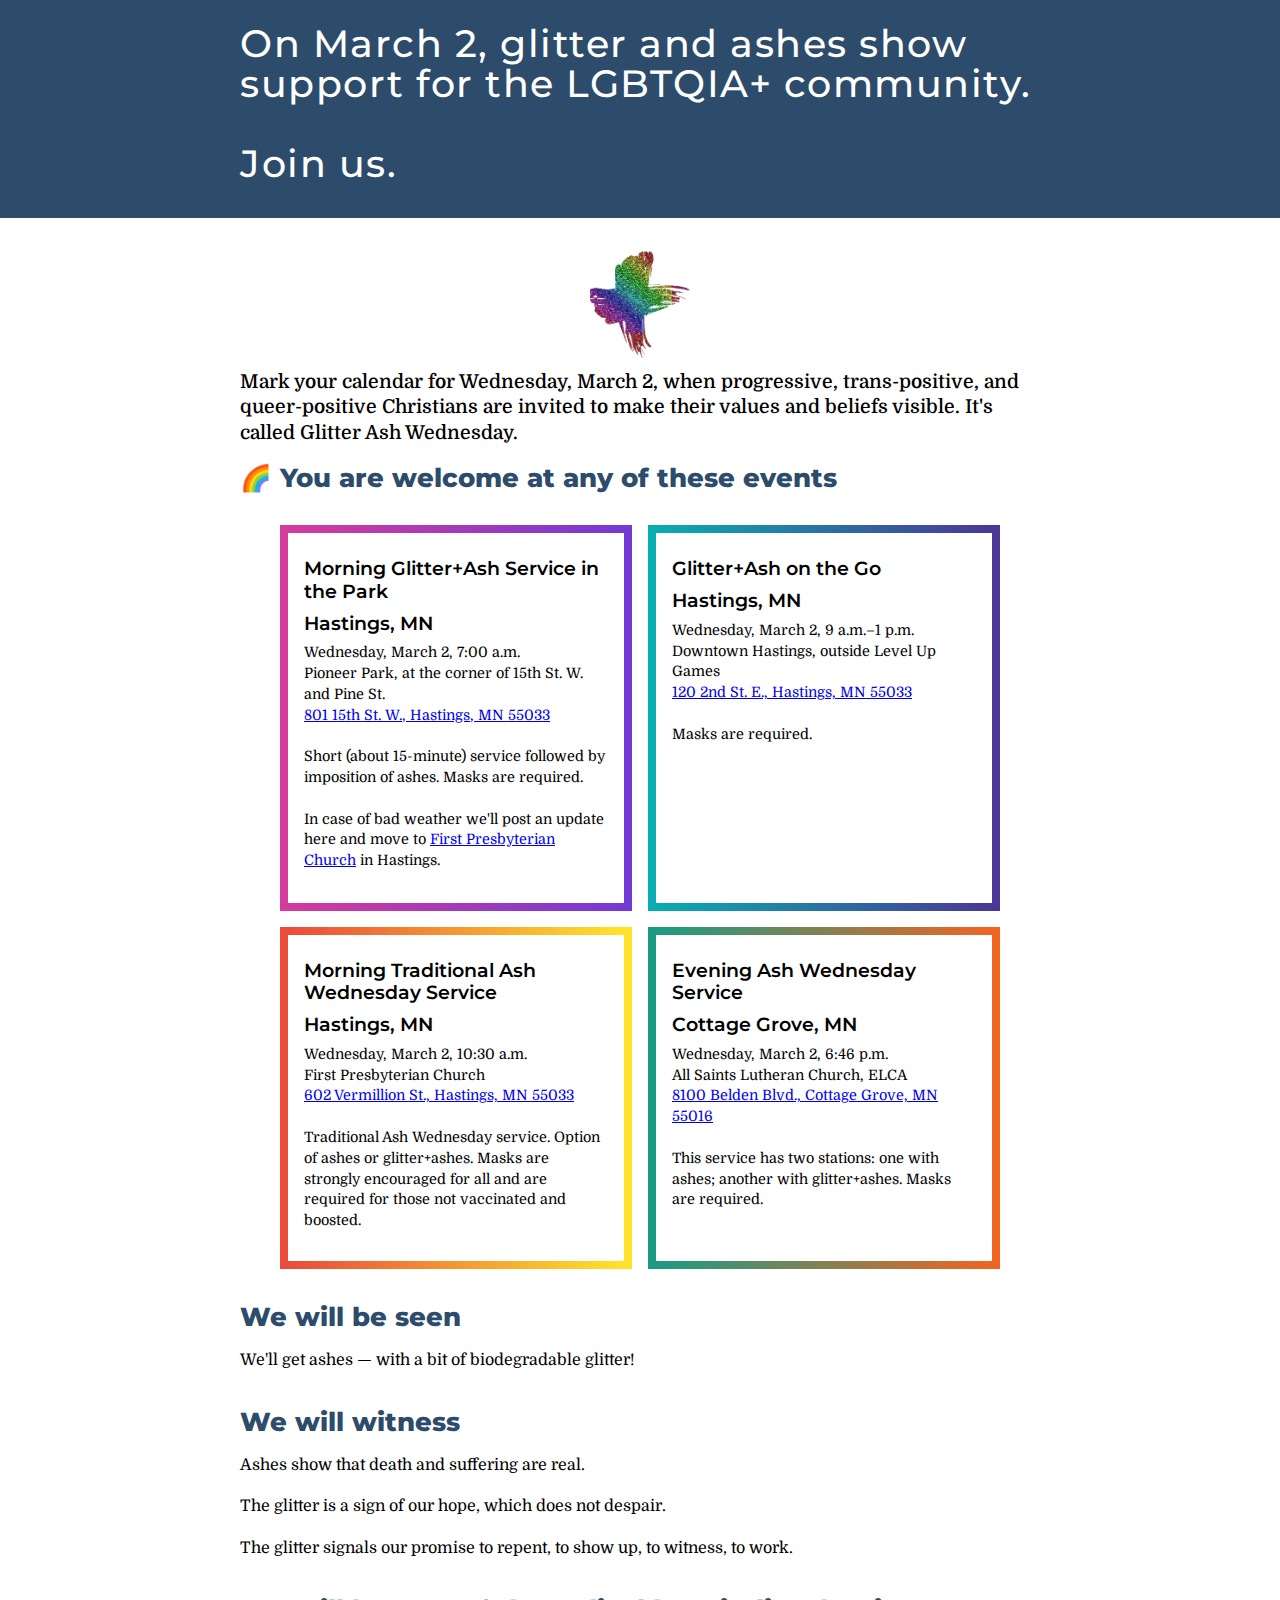
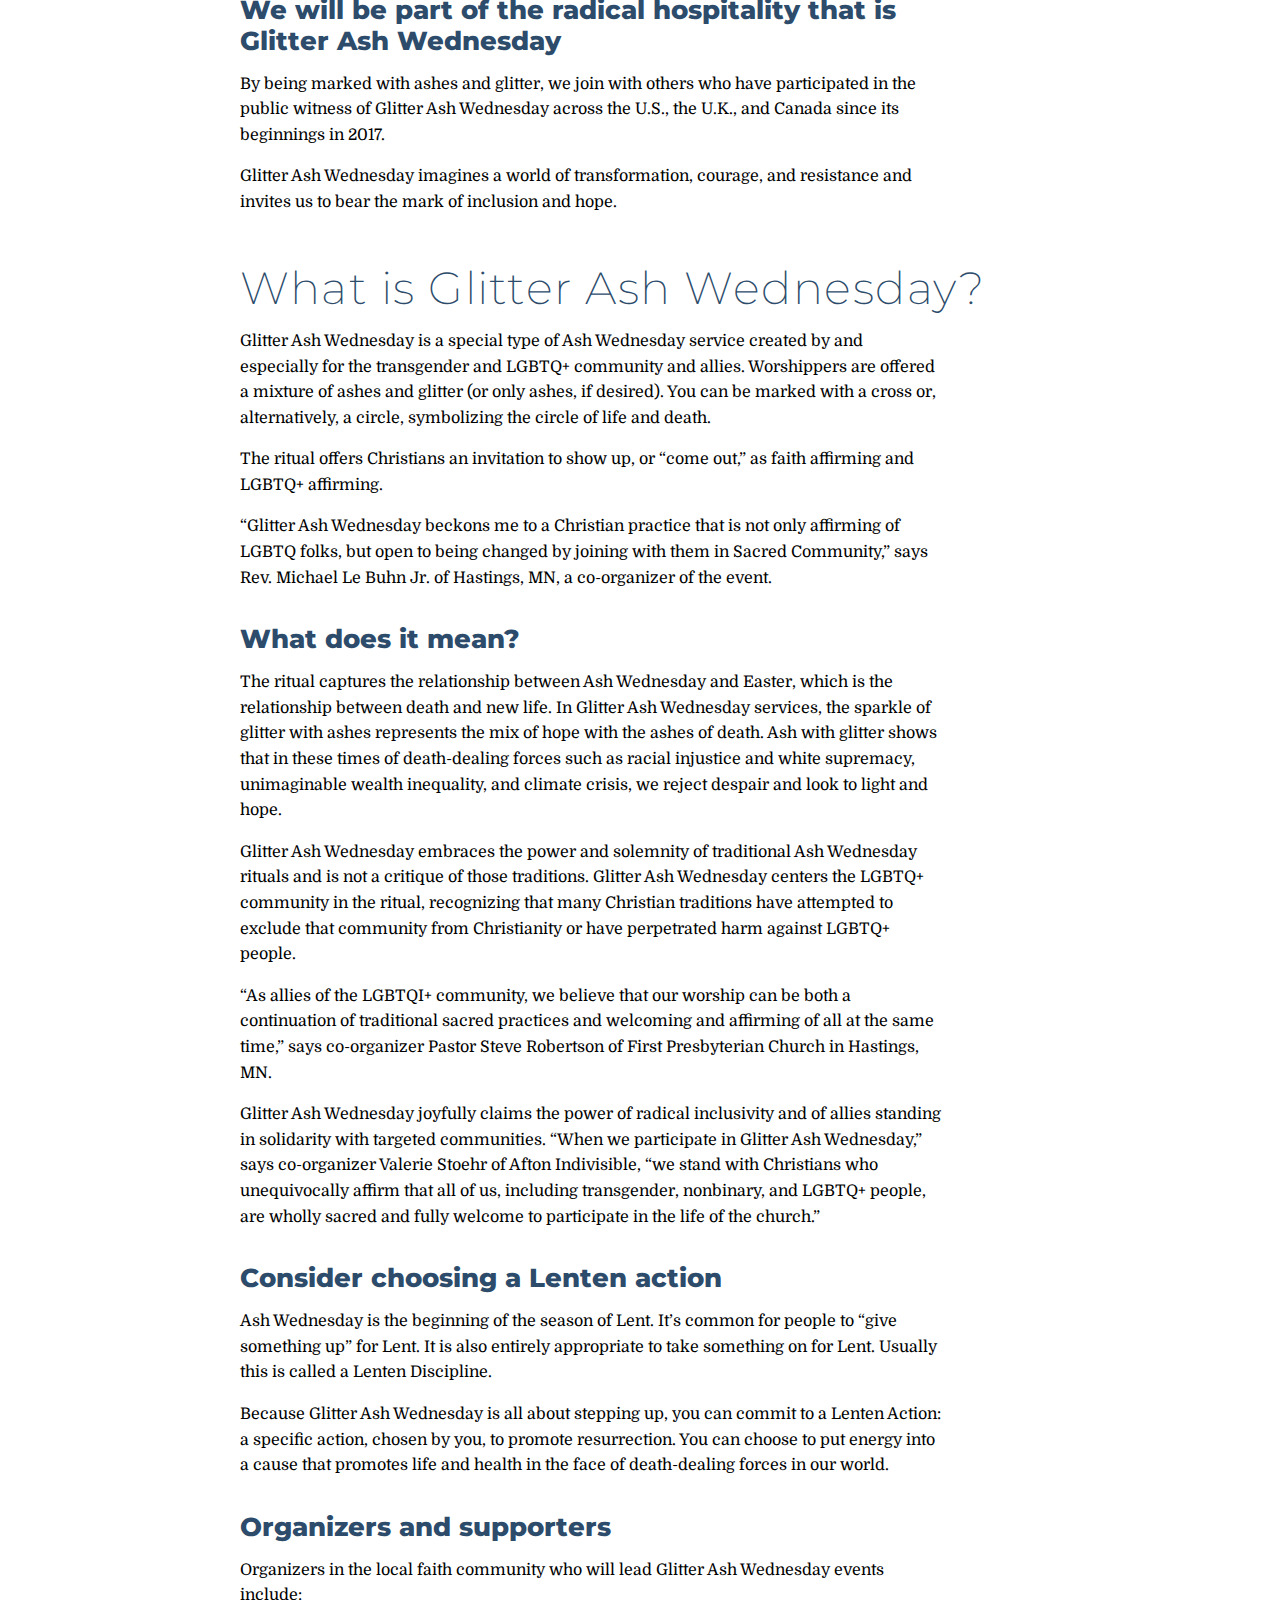
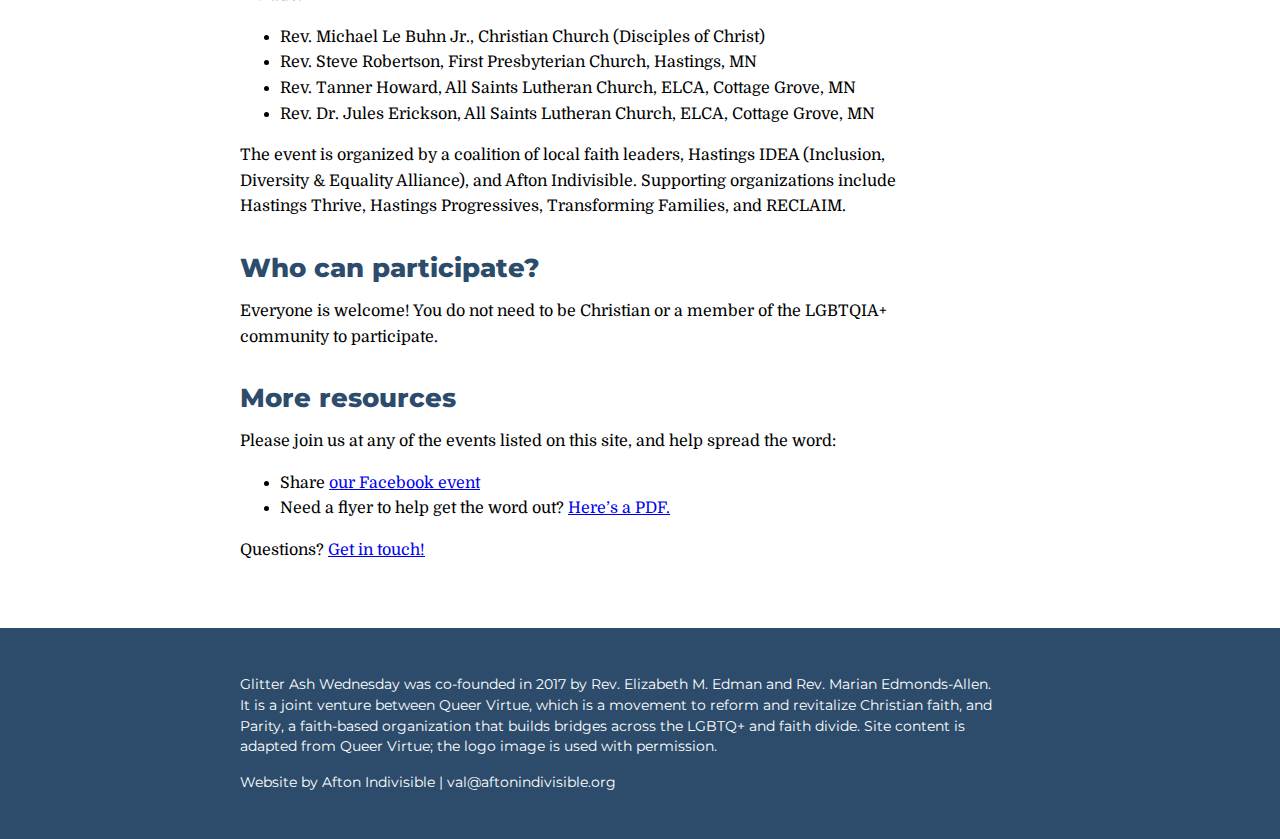
==== index.html @ b8426573 "Update index.html" ====
<!DOCTYPE html>
<html lang="en">
<link rel="stylesheet" href="ashstyle.css">








<head>
    <meta charset="UTF-8">
    <meta http-equiv="X-UA-Compatible" content="IE=edge">
    <meta name="viewport" content="width=device-width, initial-scale=1.0">
    <title>Glitter Ash Wednesday | Hastings & Cottage Grove, MN</title>
    <link rel="shortcut icon" type="image/jpg" href="images/glitterash_favicon.png">


    <link rel="preconnect" href="https://fonts.googleapis.com">
    <link rel="preconnect" href="https://fonts.gstatic.com" crossorigin>


    <link href="https://fonts.googleapis.com/css2?family=Domine&display=swap" rel="stylesheet">
    <link href="https://fonts.googleapis.com/css2?family=Domine&family=Montserrat:wght@400;500;600;800&display=swap"
        rel="stylesheet">

    <link href="https://fonts.googleapis.com/css2?family=Chewy&family=Finger+Paint&display=swap" rel="stylesheet">




</head>

<body>

    <header>
        <section class="hero">
            <div class="container-page">
                <!-- <img src="images/AftonIndivisibleLogo_Stacked_ForDarkBackground.png" height=30px> -->
               

                <h1 class="hero-text1"> On March&nbsp;2, glitter and ashes show support for the LGBTQIA+ community.<br><br>Join us.</h1>
        </section>
    </header>



    <main>
        <div class="image container-page"><img src="images/glitterash_logo_crossonly_transp_color.png"
                alt="glitter cross" width="100px">
        </div>


        <p class="container-page hero-text2">Mark your calendar for Wednesday, March&nbsp;2, when progressive,
            trans-positive, and queer-positive Christians are invited to make their values and beliefs visible. It's
            called Glitter Ash Wednesday. </p>

        <h2 class="container-page">🌈 You are welcome at any of these events</h2>

        <div class="container-page schedule">
            <div class="cards">
                <div class="card border-gradient border-gradient-purple">
                    <h3 class="type">
                        Morning Glitter+Ash Service in the Park</h3>
                    <h4 class="city">
                    Hastings, MN</h4>
                   <p class="details">Wednesday, March&nbsp;2, 7:00&nbsp;a.m.<br>
                        Pioneer Park, at the corner of 15th St. W. and Pine St.<br>
                        <a class="details" href="http://maps.google.com/?q=801 15th St. W., Hastings, MN 55033">801 15th
                            St. W., Hastings, MN 55033</a><br><br>


                        Short (about 15-minute) service followed by imposition of ashes. Masks are required.<br><br>
                       
                        <!-- <a href="program.html">View the program here</a><br><br> -->
                       
                        In case of bad weather we'll post an update here and move to <a class="details"
                            href="http://maps.google.com/?q=602 Vermillion St., Hastings, MN 55033">First
                            Presbyterian Church</a> in Hastings.</p>

                    </p>
                </div>
                <div class="card border-gradient border-gradient-red">
                    <h3 class="type">
                        Glitter+Ash on the Go</h3>
                        <h4 class="city">
                            Hastings, MN</h4>
                    <p class="details">
                        Wednesday, March&nbsp;2, 9&nbsp;a.m.&ndash;&#8288;1&nbsp;p.m.<br>
                        Downtown Hastings, outside Level Up Games<br>
                        <a class="details" href="http://maps.google.com/?q=120 2nd St. E., Hastings, MN 55033">120 2nd St. E., Hastings, MN 55033</a><br><br>

                        Masks are required.
                    </p>
                  
                </div>
                <div class="card border-gradient border-gradient-yellow">
                    <h3 class="type">
                        Morning Traditional Ash Wednesday Service</h3>
                        <h4 class="city">
                            Hastings, MN</h4>
                    <p class="details">
                        Wednesday, March&nbsp;2, 10:30&nbsp;a.m.<br>
                        First Presbyterian Church<br>
                        <a class="details" href="http://maps.google.com/?q=602 Vermillion St., Hastings, MN 55033">602 Vermillion St., Hastings, MN 55033</a><br><br>

                        Traditional Ash Wednesday service. Option of ashes or glitter+ashes. Masks are strongly encouraged for all and are required for those not vaccinated and boosted.
                    </p>
                </div>
                <div class="card border-gradient border-gradient-green">
                    <h3 class="type">Evening Ash Wednesday Service</h3>
                    <h4 class="city">
                        Cottage Grove, MN</h4>
                    <p class="details">
                        Wednesday, March&nbsp;2, 6:46&nbsp;p.m.<br>
                        All Saints Lutheran Church, ELCA<br>
                        <a class="details" href="http://maps.google.com/?q=8100 Belden Blvd, Cottage Grove, MN 55016">8100 Belden Blvd., Cottage Grove, MN 55016</a><br><br>
                        
                        This service has two stations: one with ashes; another with glitter+ashes. Masks are required.
                    </p>
                </div>
            </div>
        </div>


        <div class="container-page">

            <h2>
                We will be seen
            </h2>
            <p>
                We'll get ashes &mdash; with a bit of biodegradable glitter! </p>


            <h2>
                We will witness
            </h2>
            <p>Ashes show that death and suffering are real.</p>
            <p>The glitter is a sign of our hope, which does not despair.</p>
            <p>The glitter signals our promise to repent, to show up, to witness, to work.</p>


            <h2>We will be part of the radical hospitality that is Glitter Ash Wednesday</h2>
            <p>
                By being marked with ashes and glitter, we join with others who have participated in the
                public
                witness of Glitter Ash Wednesday across
                the U.S., the U.K., and Canada since its beginnings in 2017.
            </p>
            <p>
                Glitter Ash Wednesday imagines a world of transformation, courage, and resistance and invites us 
                to
                bear
                the mark of inclusion and hope.
            </p>


            <h1>What is Glitter Ash Wednesday?</h1>

            <p>Glitter Ash Wednesday is a special type of Ash Wednesday service created by and especially for
                the transgender and LGBTQ+
                community and allies. Worshippers are offered a
                mixture of ashes and glitter (or only ashes, if desired). You can be marked
               with a cross or, alternatively, a circle, symbolizing
                the circle of life and
                death.</p>
            <p> The ritual offers
                Christians an invitation to show up, or &#8220;come out,&#8221; as faith affirming and LGBTQ+ affirming.</p>

                <p>&#8220;Glitter Ash Wednesday beckons me to a Christian practice that is not only affirming of LGBTQ folks, but open to being changed by joining with them in Sacred Community,&#8221; says 
                    Rev. Michael Le Buhn Jr. of Hastings, MN, a co-organizer of the event.</p>

            <h2>What does it mean?</h2>
            <p>The ritual captures the relationship between Ash Wednesday and Easter, which is the relationship
                between
                death and new life. In Glitter Ash Wednesday services, the
                sparkle of glitter with ashes represents the mix of hope with the ashes of death. Ash with glitter
                shows
                that in these times of death-dealing forces such as racial injustice and white supremacy,
                unimaginable
                wealth inequality, and climate crisis, we reject despair and look to light and hope. </p>
            <p>
               <!-- <p>
                    Glitter Ash Wednesday embraces the power and solemnity of traditional Ash Wednesday rituals and is not a
                    critique
                    of those traditions. Glitter Ash Wednesday centers
                    the LGBTQ+ community in the ritual, recognizing that many Christian traditions have attempted to
                    exclude that community from Christianity or have perpetrated harm against LGBTQ+ people. When we
                    participate in Glitter Ash Wednesday, we stand with Christians who unequivocally affirm that all of us, including all transgender, 
                    nonbinary, and LGBTQ+ members of our community, 
                    are wholly sacred and fully welcome to participate in the life of the church. With this ritual we
                    joyfully claim the power of radical inclusivity and of allies standing in solidarity with
                    targeted communities.
                </p> -->

                <p>
                    Glitter Ash Wednesday embraces the power and solemnity of traditional Ash Wednesday rituals and is not a
                    critique
                    of those traditions. Glitter Ash Wednesday centers
                    the LGBTQ+ community in the ritual, recognizing that many Christian traditions have attempted to
                    exclude that community from Christianity or have perpetrated harm against LGBTQ+ people. </p>


                    <p>&#8220;As allies of the LGBTQI+ community, we believe that our worship can be both a continuation of 
                        traditional sacred practices and welcoming and affirming of all at the same time,&#8221; says co-organizer 
                        Pastor Steve Robertson of First Presbyterian Church in Hastings, MN.</p>

                    <p>Glitter Ash Wednesday joyfully claims the power of radical inclusivity and of allies standing in solidarity with
                        targeted communities. &#8220;When we
                        participate in Glitter Ash Wednesday,&#8221; says co-organizer Valerie Stoehr of Afton Indivisible, &#8220;we stand with Christians who unequivocally affirm that all of us, including transgender, 
                        nonbinary, and LGBTQ+ people, 
                        are wholly sacred and fully welcome to participate in the life of the church.&#8221;</p>
              

            <h2>Consider choosing a Lenten action</h2>
            <p>
                Ash Wednesday is the beginning of the season of Lent. It&#8217;s common for people to &#8220;give
                something
                up&#8221;
                for Lent. It
                is also entirely appropriate to take something on for Lent. Usually this is called a Lenten
                Discipline.
            </p>
            <p> Because
                Glitter Ash Wednesday is all about stepping up, you can commit to a Lenten Action: a specific
                action, chosen by you, to promote resurrection. You can choose to put energy into a cause that
                promotes
                life and health in the face of death-dealing forces in our world. </p>
            <!-- <p>The action you choose is your choice. No one
                is
                going to check up on you. This isn’t about solving all the world’s problems at once, but simply
                identifying
                what
                you choose to put your energy into right now.
            </p> -->

          
            <h2>Organizers and supporters</h2>
            <p>
               <p>Organizers in the local faith community who will lead Glitter Ash Wednesday events include:</p>
               <ul>
                   <li>Rev. Michael Le Buhn Jr., Christian Church (Disciples of Christ)</li>
                   <li>Rev. Steve Robertson, First Presbyterian Church, Hastings, MN</li>
                   <li>Rev. Tanner Howard, All Saints Lutheran Church, ELCA, Cottage Grove, MN</li>   
                   <li>Rev. Dr. Jules Erickson, All Saints Lutheran Church, ELCA, Cottage Grove, MN</li>
                </ul>
           <p>The event is organized by a coalition of local faith leaders, 
                        Hastings IDEA (Inclusion, Diversity & Equality Alliance), and Afton Indivisible.
                        Supporting organizations include Hastings Thrive, Hastings Progressives, Transforming Families,
                        and RECLAIM.

                    </p>
          
            <h2>Who can participate?</h2>
            <p> Everyone is welcome! You do not need to be Christian or a member of the LGBTQIA+ community to
                participate.
            </p>


            <h2>More resources</h2>

            <p>Please join us at any of the events listed on this site, and help spread the word:
            </p>

            <ul>
                <li>Share <a href="https://fb.me/e/4vW97ZnGE">our Facebook event</a></li>
                <!-- <li>See the <a type="application/pdf" href="GlitterAshWednesdayProgram.pdf">program for the 7:00am morning service
                        (coming
                        soon!)</a>
                </li> -->
               <!-- <li>See the program for the 7:00 a.m. morning service
                    (coming
                    soon!)</a>
                </li> -->


                <li><a name="flyer"></a>Need a flyer to help get the word out? </a><a type="application/pdf"
                        href="GlitterAshWednesdayFlyer.pdf">Here&#8217;s a
                        PDF.</a></li>
            </ul>
            <p>Questions? <a href="mailto:val@aftonindivisible.org">Get in touch!</a></p>

        </div>


    </main>


    <footer>

        <div class="container-page">

            <!-- <p>&#8220;Remember you are a child of Earth and Starry Heaven.&#8221; So it is not only ashes that
                remind
                us who we are and
                who we need to be…it is also glitter, a sweet, postmodern reminder of the stars.</p>

            <p class="author">&mdash;Rev.
                Catharine Clarenbach, <a class="author"
                    href="https://www.patheos.com/blogs/naturessacredjourney/2015/02/a-unitarian-universalist-pagans-thoughts-on-ash-wednesday/">A
                    Unitarian Universalist Pagan's Thoughts on Ash Wednesday</a></p> -->
            <!-- <p class="attribution">2022 marks the fifth anniversary of Glitter Ash Wednesday. It began as a joint
                venture between <a href="http://www.queervirtue.com/" class="attribution">Queer Virtue</a>,
                which
                is
                a
                movement to reform and revitalize Christian
                faith, and <a href="https://parity.nyc/" class="attribution">Parity</a>, a faith-based organization
                that builds bridges across the LGBTQ+ and faith divide.
            </p> -->
          
                <p class="footer">Glitter Ash Wednesday was co-founded in 2017 by Rev. Elizabeth M. Edman and Rev. Marian Edmonds&#8209;Allen. It is a joint
                    venture between Queer Virtue,
                    which
                    is
                    a
                    movement to reform and revitalize Christian
                    faith, and Parity, a faith-based organization
                    that builds bridges across the LGBTQ+ and faith divide. Site content is adapted from Queer Virtue; the logo image is used with permission.
                     
                </p>
                <p class="footer">Website by Afton Indivisible | val@aftonindivisible.org 
                     
                </p>
            
        </div>


    </footer>

</body>


</html>
---- ashstyle.css ----
* {
  box-sizing: border-box;
}

body {
  font-size: 1rem;
  margin: 0 auto;
}

section.hero {
  margin-bottom: 2rem;
  padding-bottom: 0.1rem;
}

h1 {
  font-family: "Montserrat", sans-serif;
  /* font-family: Domine, serif; */
  letter-spacing: 1.5px;
  font-size: 2.8rem;
  font-weight: 200;
  margin-top: 3rem;
  margin-bottom: 0.5rem;
  line-height: 1.1;
  color: #2d4c6b;
}

h2 {
  font-family: "Montserrat", sans-serif;
  color: #2d4c6b;
  font-size: 1.6rem;
  font-weight: 800;
  margin-top: 2rem;
  margin-bottom: 1rem;
}

h3 {
  font-family: "Montserrat", sans-serif;
  color: #2d4c6b;
  font-size: 1.8rem;
  font-weight: 600;
  margin-top: 1.5rem;
  margin-bottom: 0.2rem;
}

h4 {
  font-family: "Montserrat", sans-serif;
  color: black;
  font-size: 1.3rem;
  font-weight: 600;
  margin-top: 1.5rem;
}

h1,
h2,
h3,
h4 {
  max-width: 37ch;
}

p,
li {
  max-width: 64ch;
}

p,
a,
li,
button {
  /* font-family: 'Montserrat', sans-serif;  */
  font-family: Domine, serif;
  /* font-size: 1rem; */
  line-height: 1.6rem;
}

.border-gradient {
  border: 10px solid;
  border-image-slice: 1;
  border-width: 8px;
}

.border-gradient-purple {
  border-image-source: linear-gradient(to left, #743ad5, #d53a9d);
}

.border-gradient-red {
  border-image-source: linear-gradient(to left, #4b3795, #08acb1);
}

.border-gradient-yellow {
  border-image-source: linear-gradient(to left, #fee32a, #ea4b3b);
}

.border-gradient-green {
  border-image-source: linear-gradient(to left, #f06422, #1a9c82);
}

/* 
https://travishorn.com/responsive-grid-in-2-minutes-with-css-grid-layout-4842a41420fe 
*/
.card {
  background-color: white;
  color: black;
  padding: 1rem;
  min-height: 4rem;
}

.cards {
  width: 90%;
  max-width: 1200px;
  margin: 0 auto;
  display: grid;
  grid-gap: 1rem;
  grid-template-columns: repeat(auto-fit, minmax(300px, 1fr));
}

.city {
  font-size: 1.2rem;
  font-weight: 600;
  line-height: 1.4rem;
  margin-bottom: 0;
  margin-top: 0.6rem;
}

.container-page {
  width: 85%;
  margin: 0 auto;
  max-width: 800px;
}

.details {
  font-size: 0.9rem;
  font-weight: 200;
  line-height: 1.3rem;
  margin-top: 0.5rem;
}

.details a {
  font-size: 0.9rem;
  font-weight: 200;
  line-height: 1.3rem;
  margin-top: 0.5rem;
}

footer {
  background-color: #2d4c6b;
  color: white;
  margin-top: 4rem;
  padding-top: 2em;
  padding-bottom: 2em;
}

.footer {
  font-family: "Montserrat", sans-serif;
  font-size: 0.9rem;
  font-weight: 400;
  line-height: 1.3rem;
  max-width: 84ch;
}

.hero {
  background-color: #2d4c6b;
  padding-top: 1em;
  padding-bottom: 2em;
}

.hero-text1 {
  font-size: 2.4rem;
  font-weight: 500;
  line-height: 2.5rem;
  margin-top: 0.5rem;
  padding-bottom: 1.5rem;
  color: white;
}

.hero-text2 {
  font-size: 1.2rem;
  font-weight: 550;
  margin-bottom: 1rem;
  margin-top: 0.5rem;
}

.image {
  text-align: center;
}

.schedule {
  margin-top: 2rem;
}

strong {
  font-weight: 600;
}

.type {
  color: black;
  font-size: 1.2rem;
  font-weight: 600;
  line-height: 1.4rem;
  margin-top: 0.5rem;
  margin-bottom: 0rem;
}
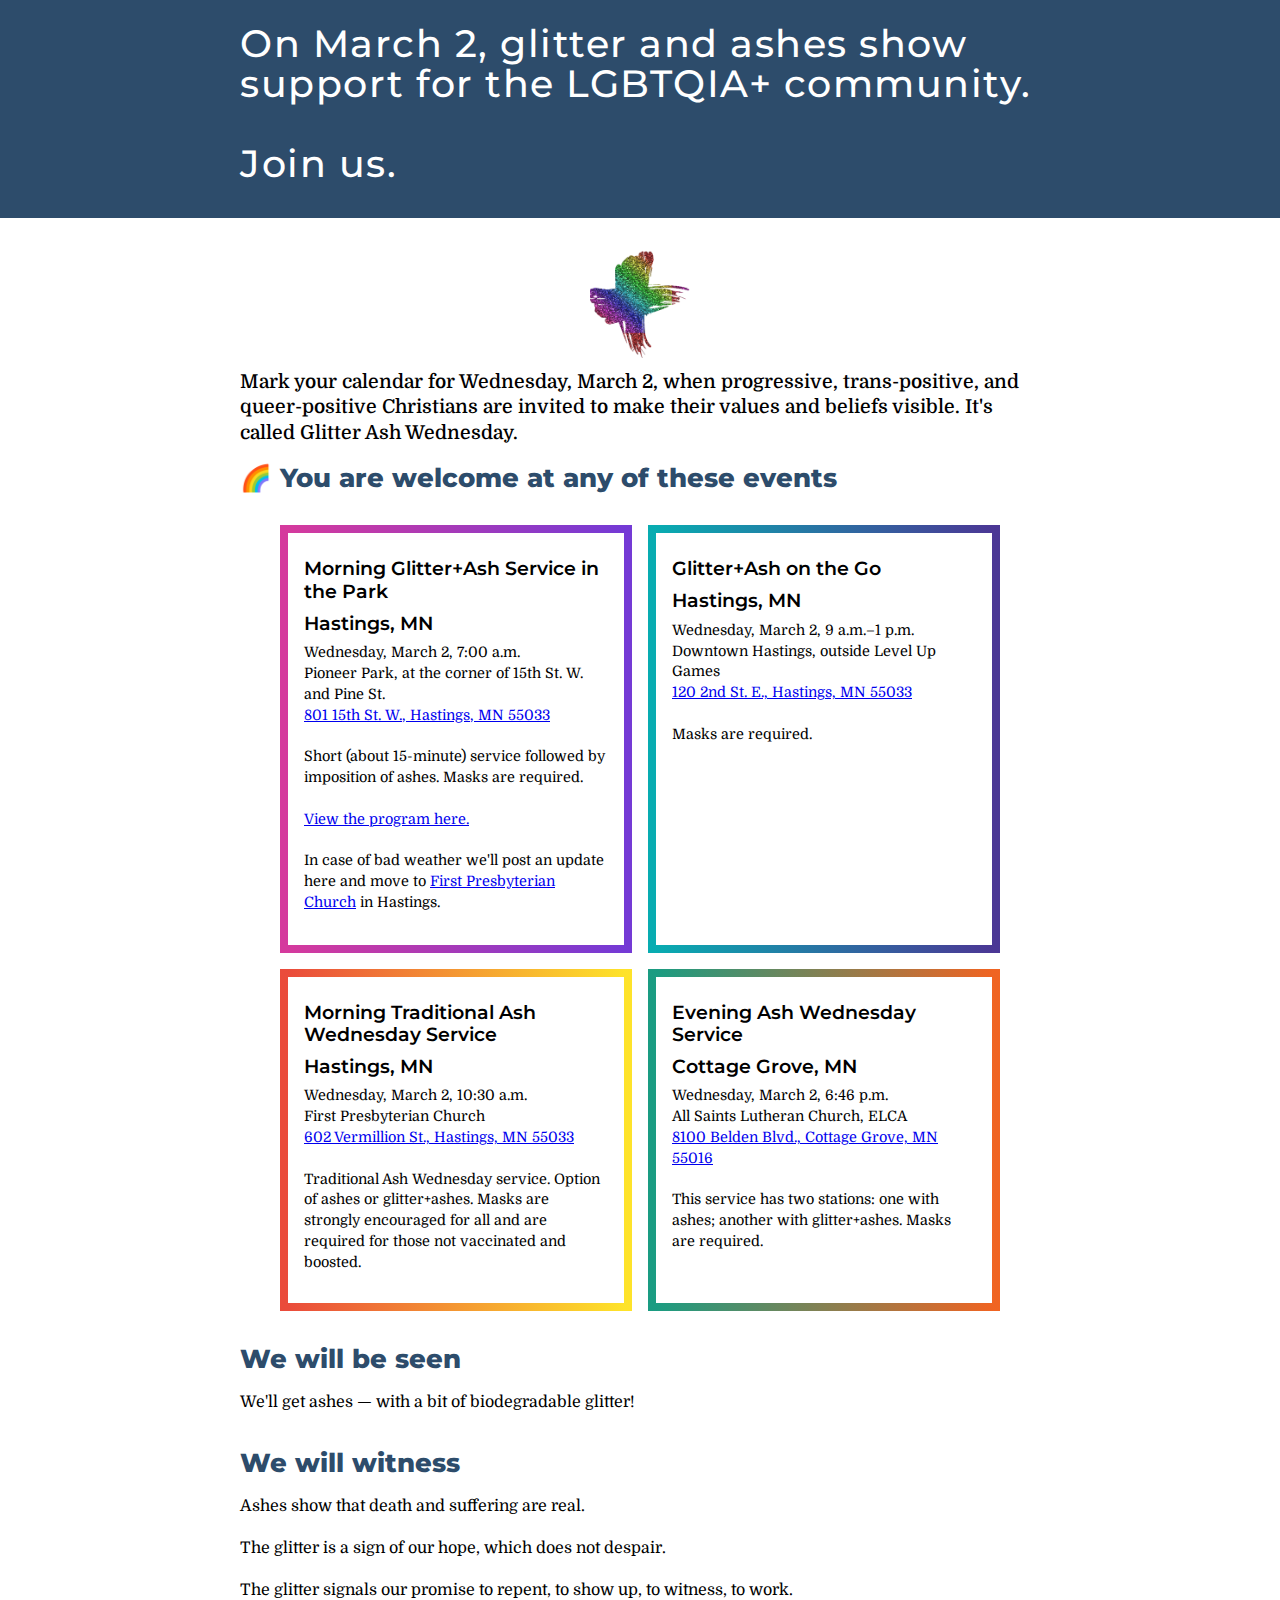
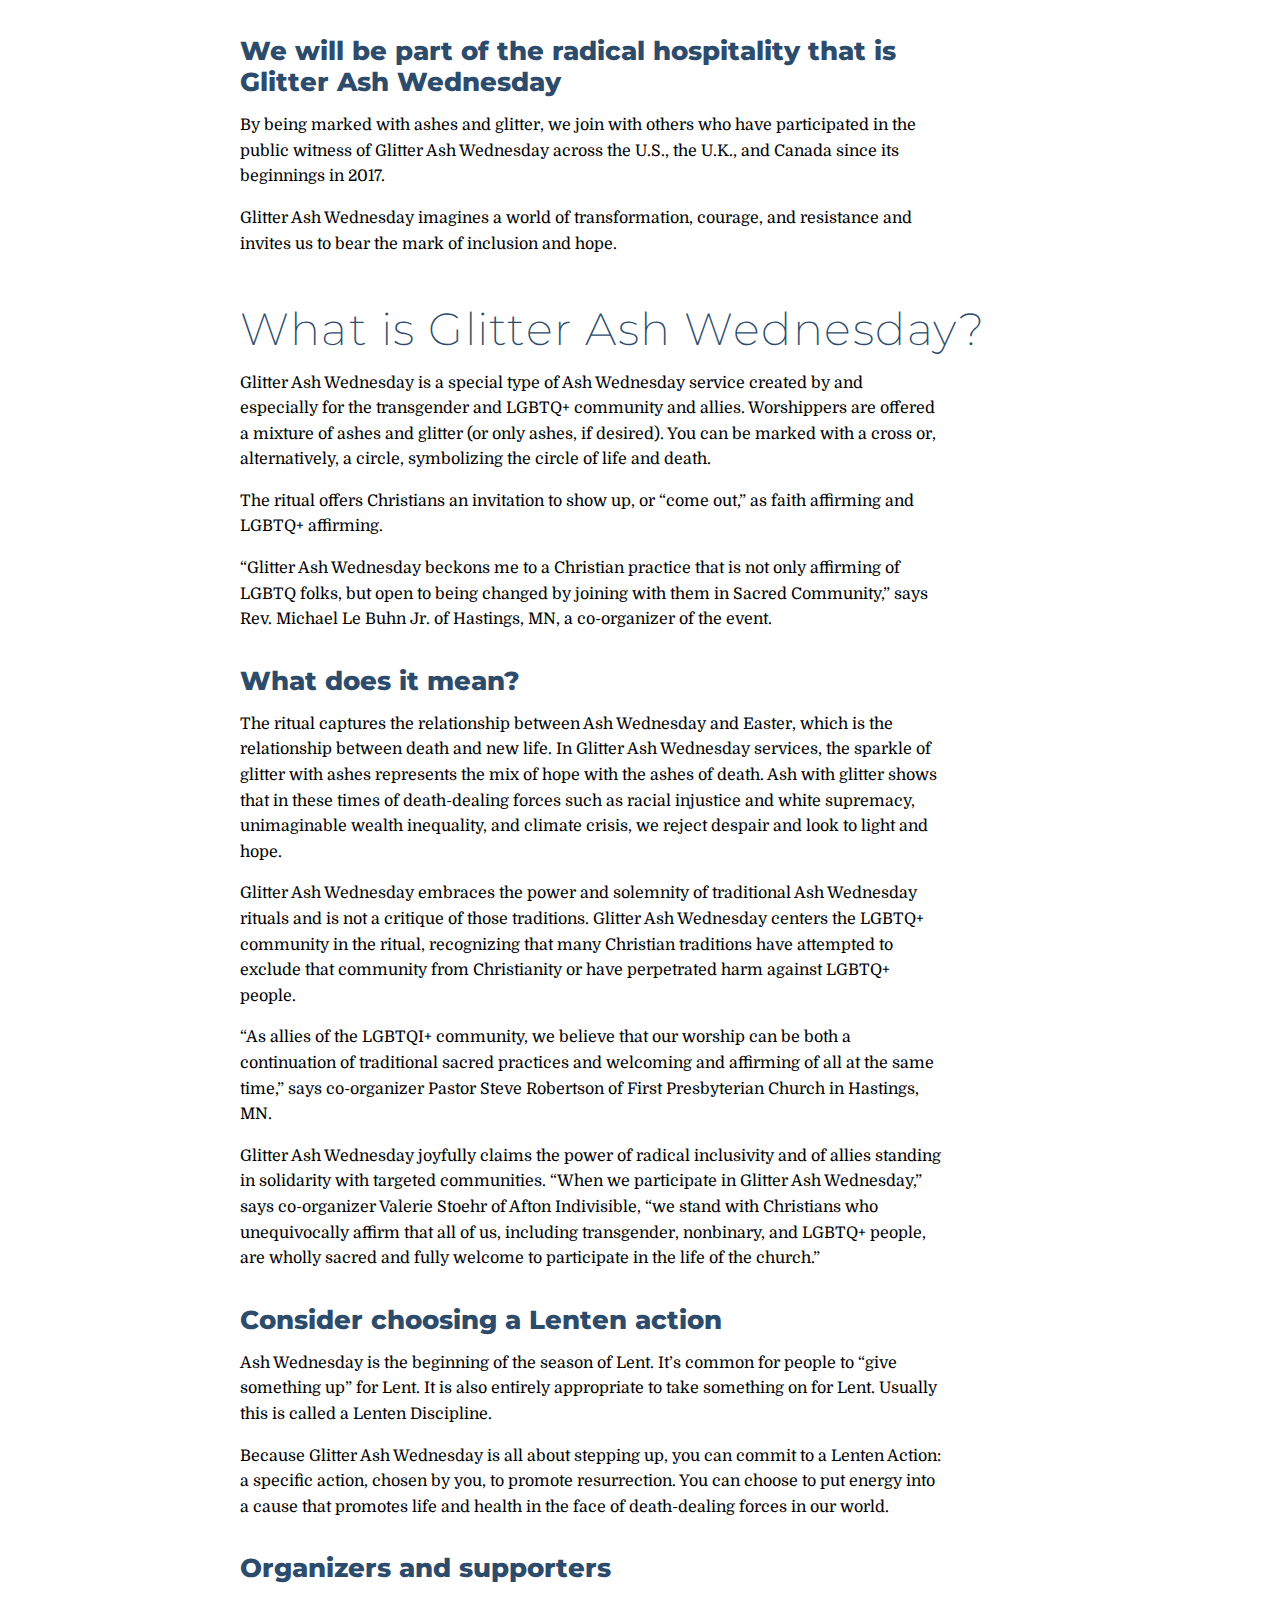
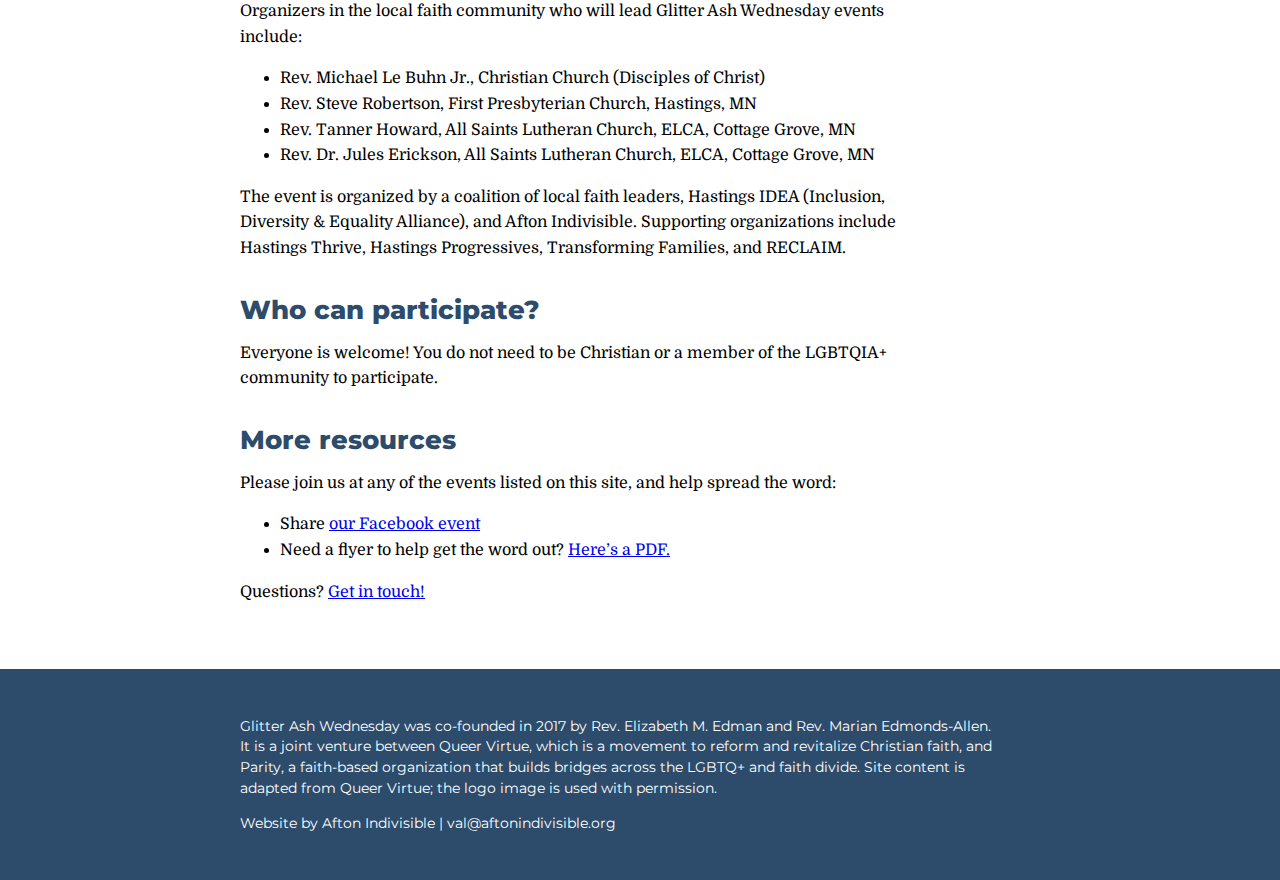
==== commit 82564e6b: "Update index.html" ====
--- a/index.html
+++ b/index.html
@@ -73,7 +73,7 @@
 
                         Short (about 15-minute) service followed by imposition of ashes. Masks are required.<br><br>
                        
-                        <!-- <a href="program.html">View the program here</a><br><br> -->
+                         <a href="program.html">View the program here.</a><br><br> 
                        
                         In case of bad weather we'll post an update here and move to <a class="details"
                             href="http://maps.google.com/?q=602 Vermillion St., Hastings, MN 55033">First
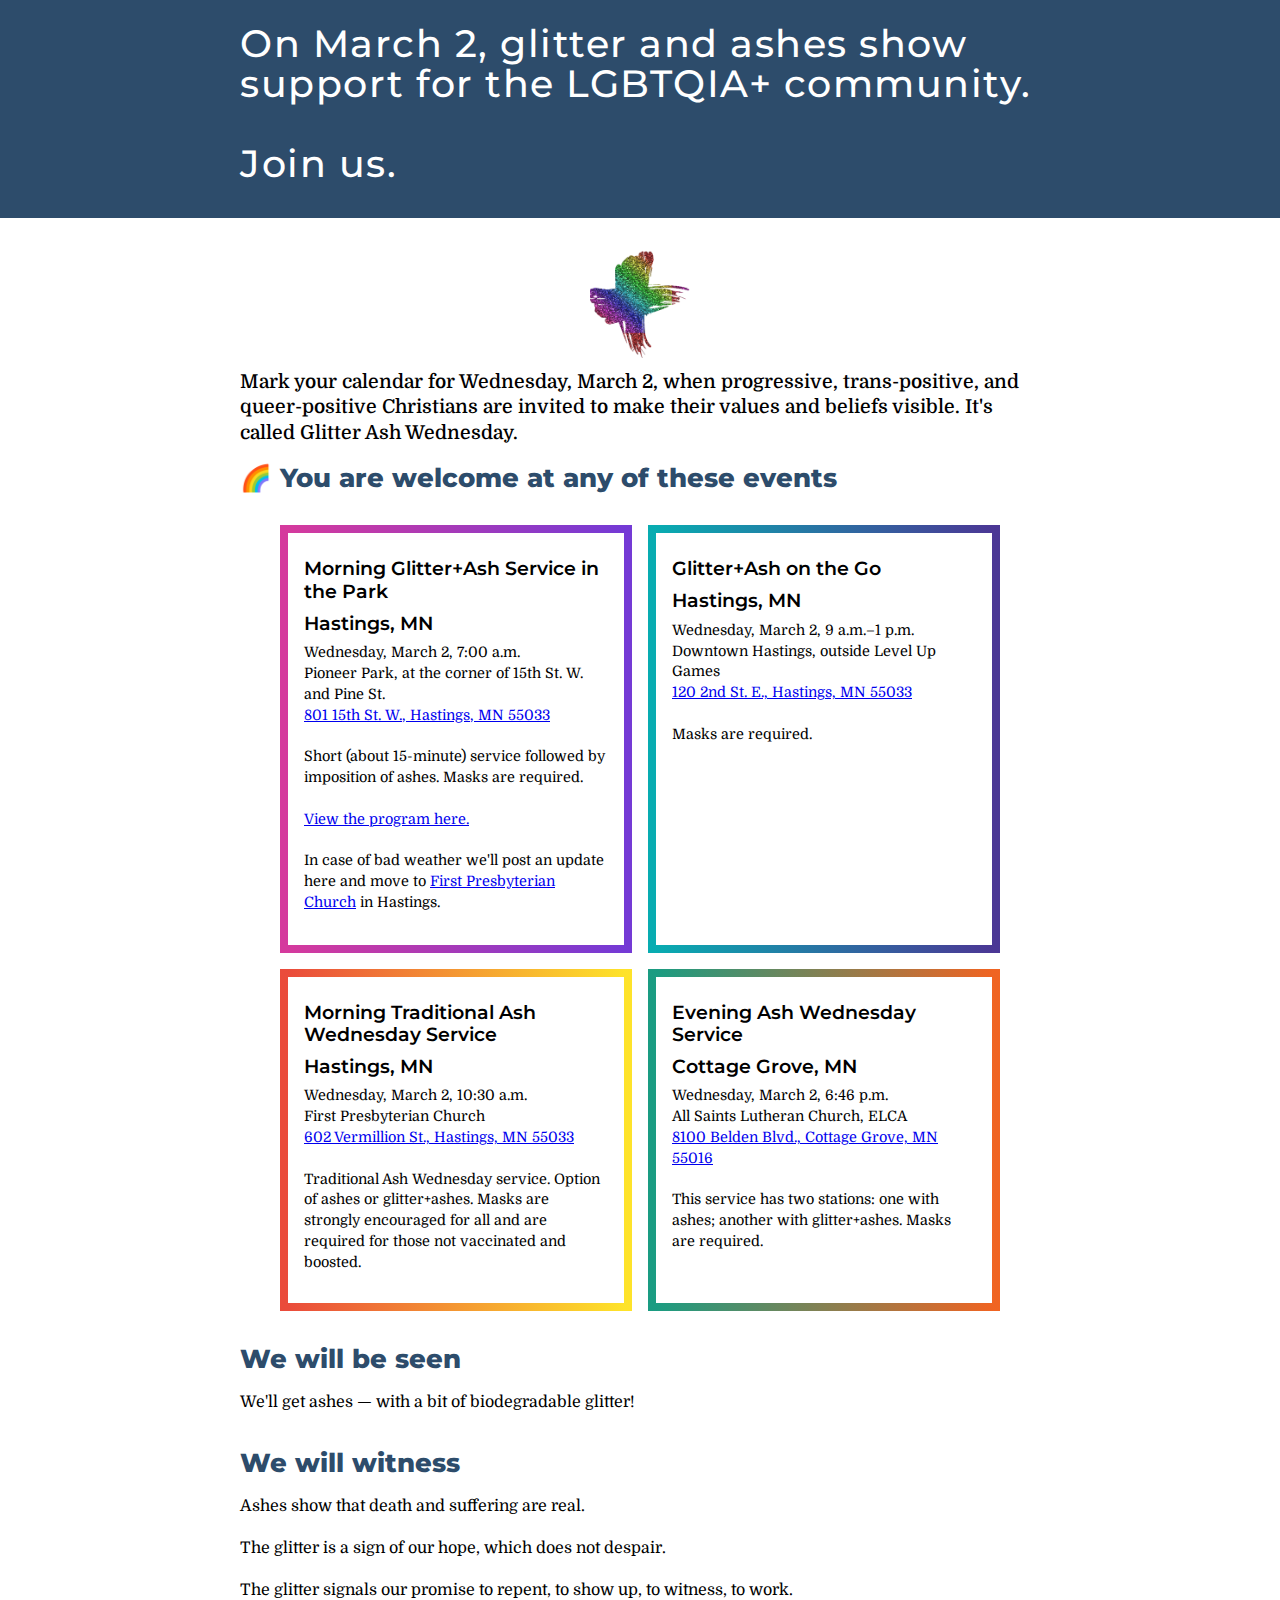
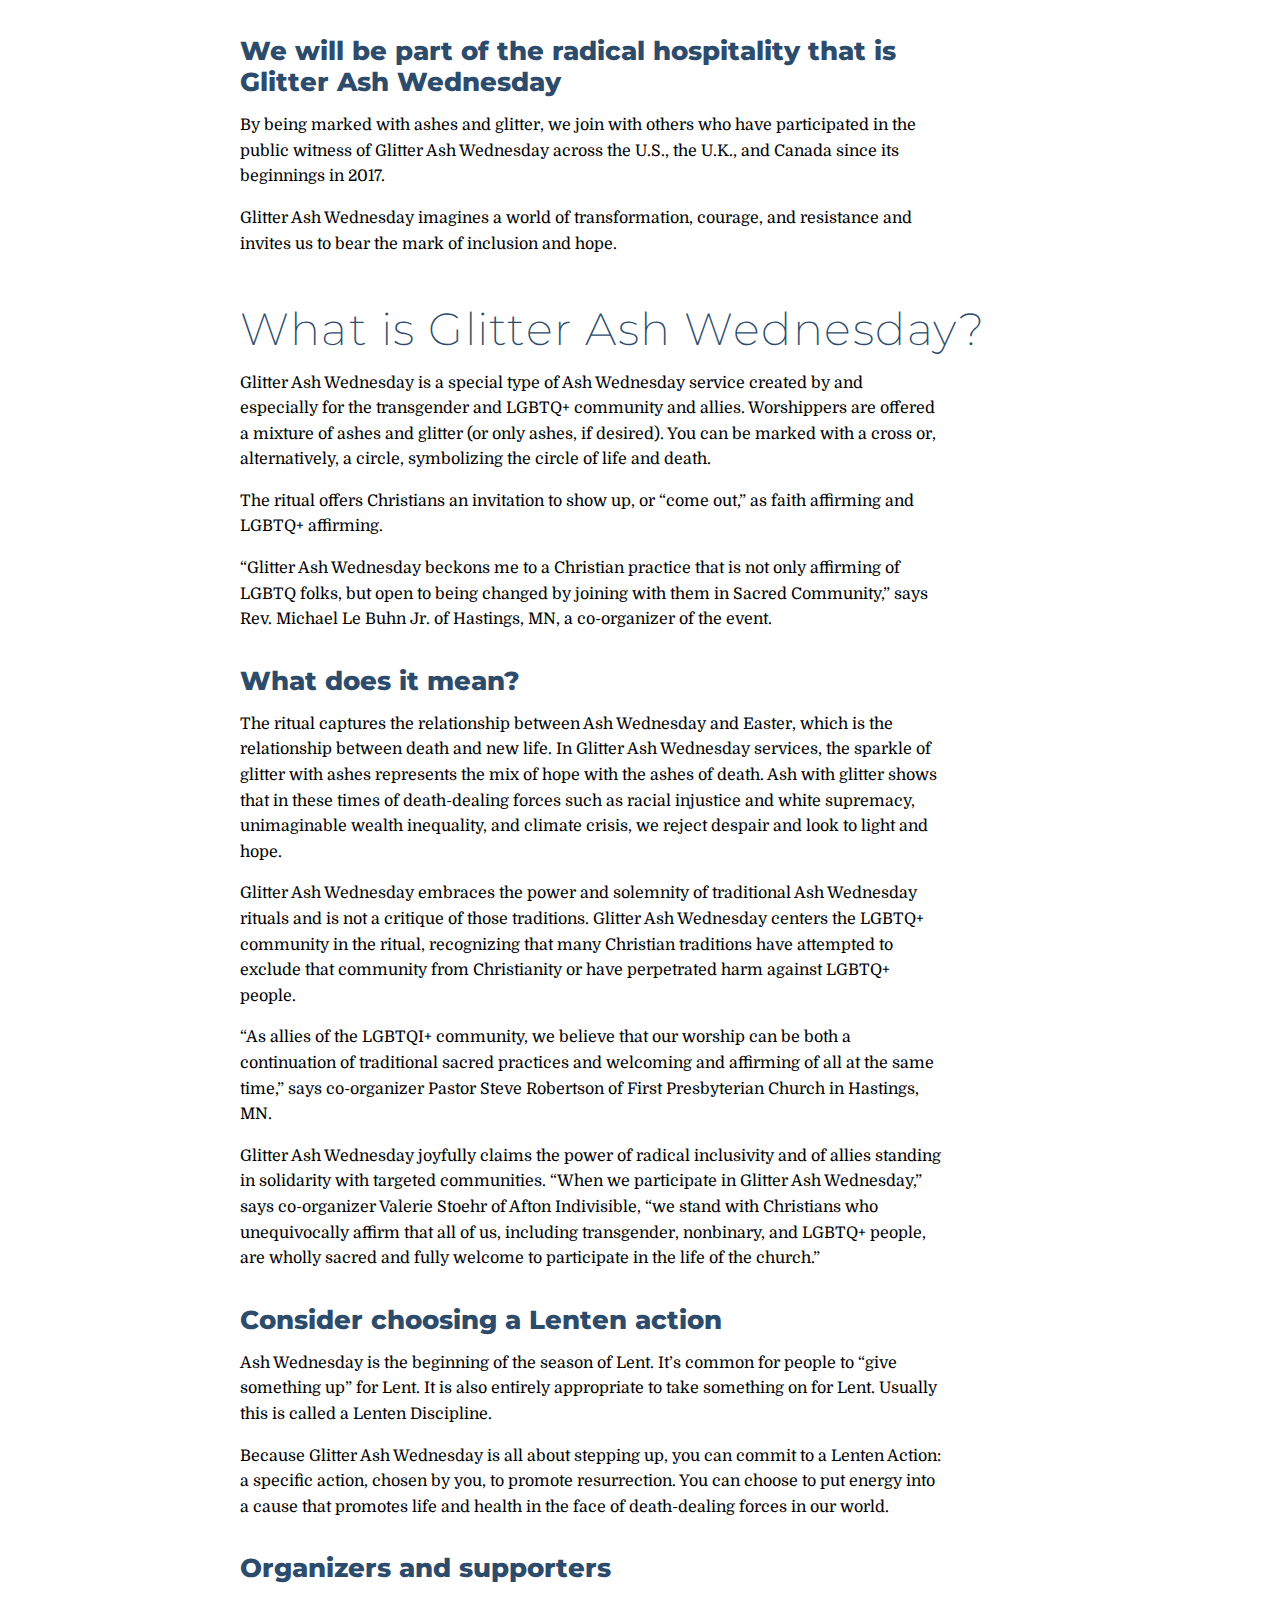
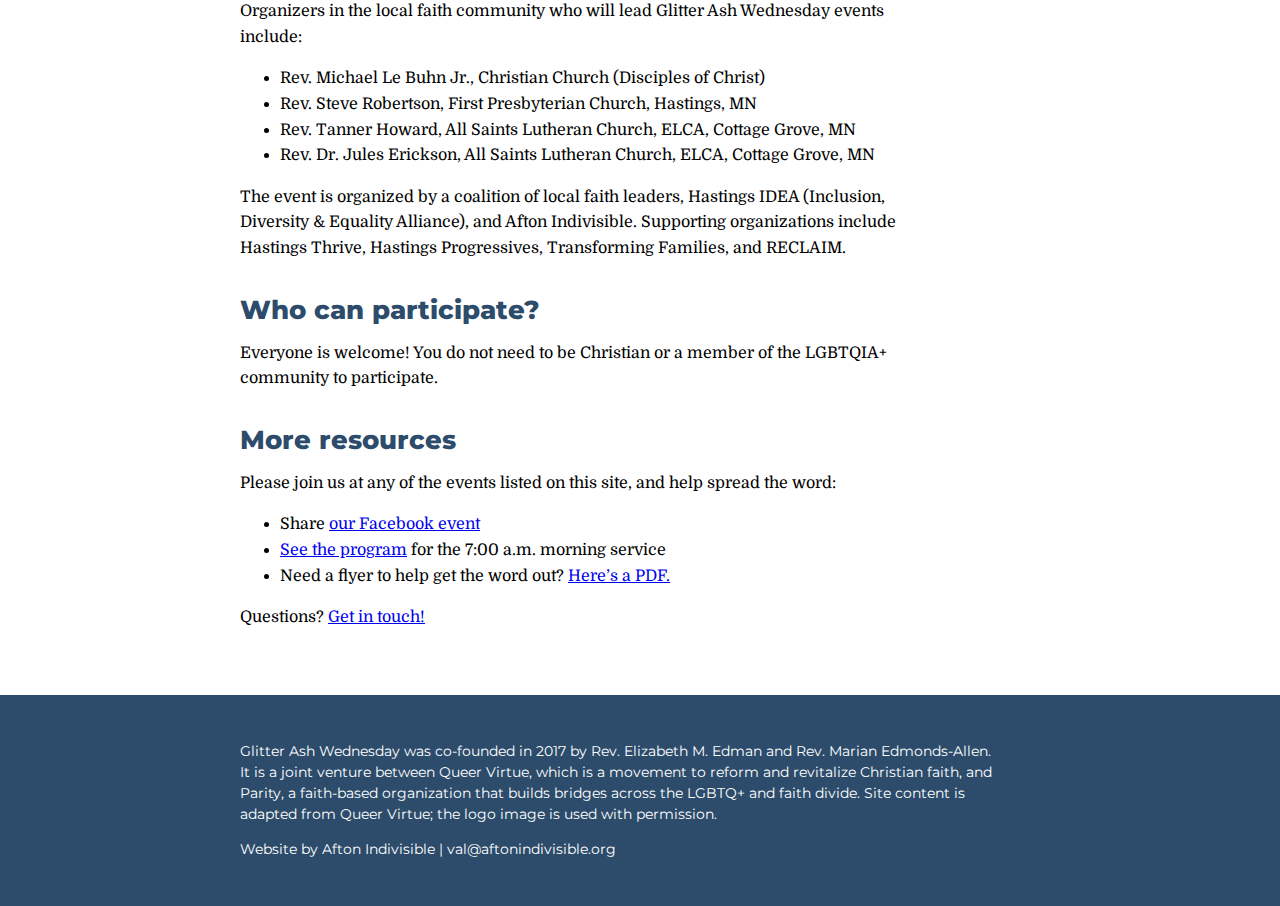
==== commit fb3a968d: "Update index.html" ====
--- a/index.html
+++ b/index.html
@@ -269,10 +269,9 @@
                         (coming
                         soon!)</a>
                 </li> -->
-               <!-- <li>See the program for the 7:00 a.m. morning service
-                    (coming
-                    soon!)</a>
-                </li> -->
+           <li><a href="program.html">See the program</a> for the 7:00 a.m. morning service
+
+                        </li>
 
 
                 <li><a name="flyer"></a>Need a flyer to help get the word out? </a><a type="application/pdf"
--- a/ashstyle.css
+++ b/ashstyle.css
@@ -183,6 +183,18 @@
   text-align: center;
 }
 
+.nav {
+  font-family: "Montserrat", sans-serif;
+  font-size: 1rem;
+color: white;
+}
+
+.nav-container {
+  background-color: #2d4c6b;
+  padding-top: .5em;
+  padding-bottom: .5em;
+}
+
 .schedule {
   margin-top: 2rem;
 }
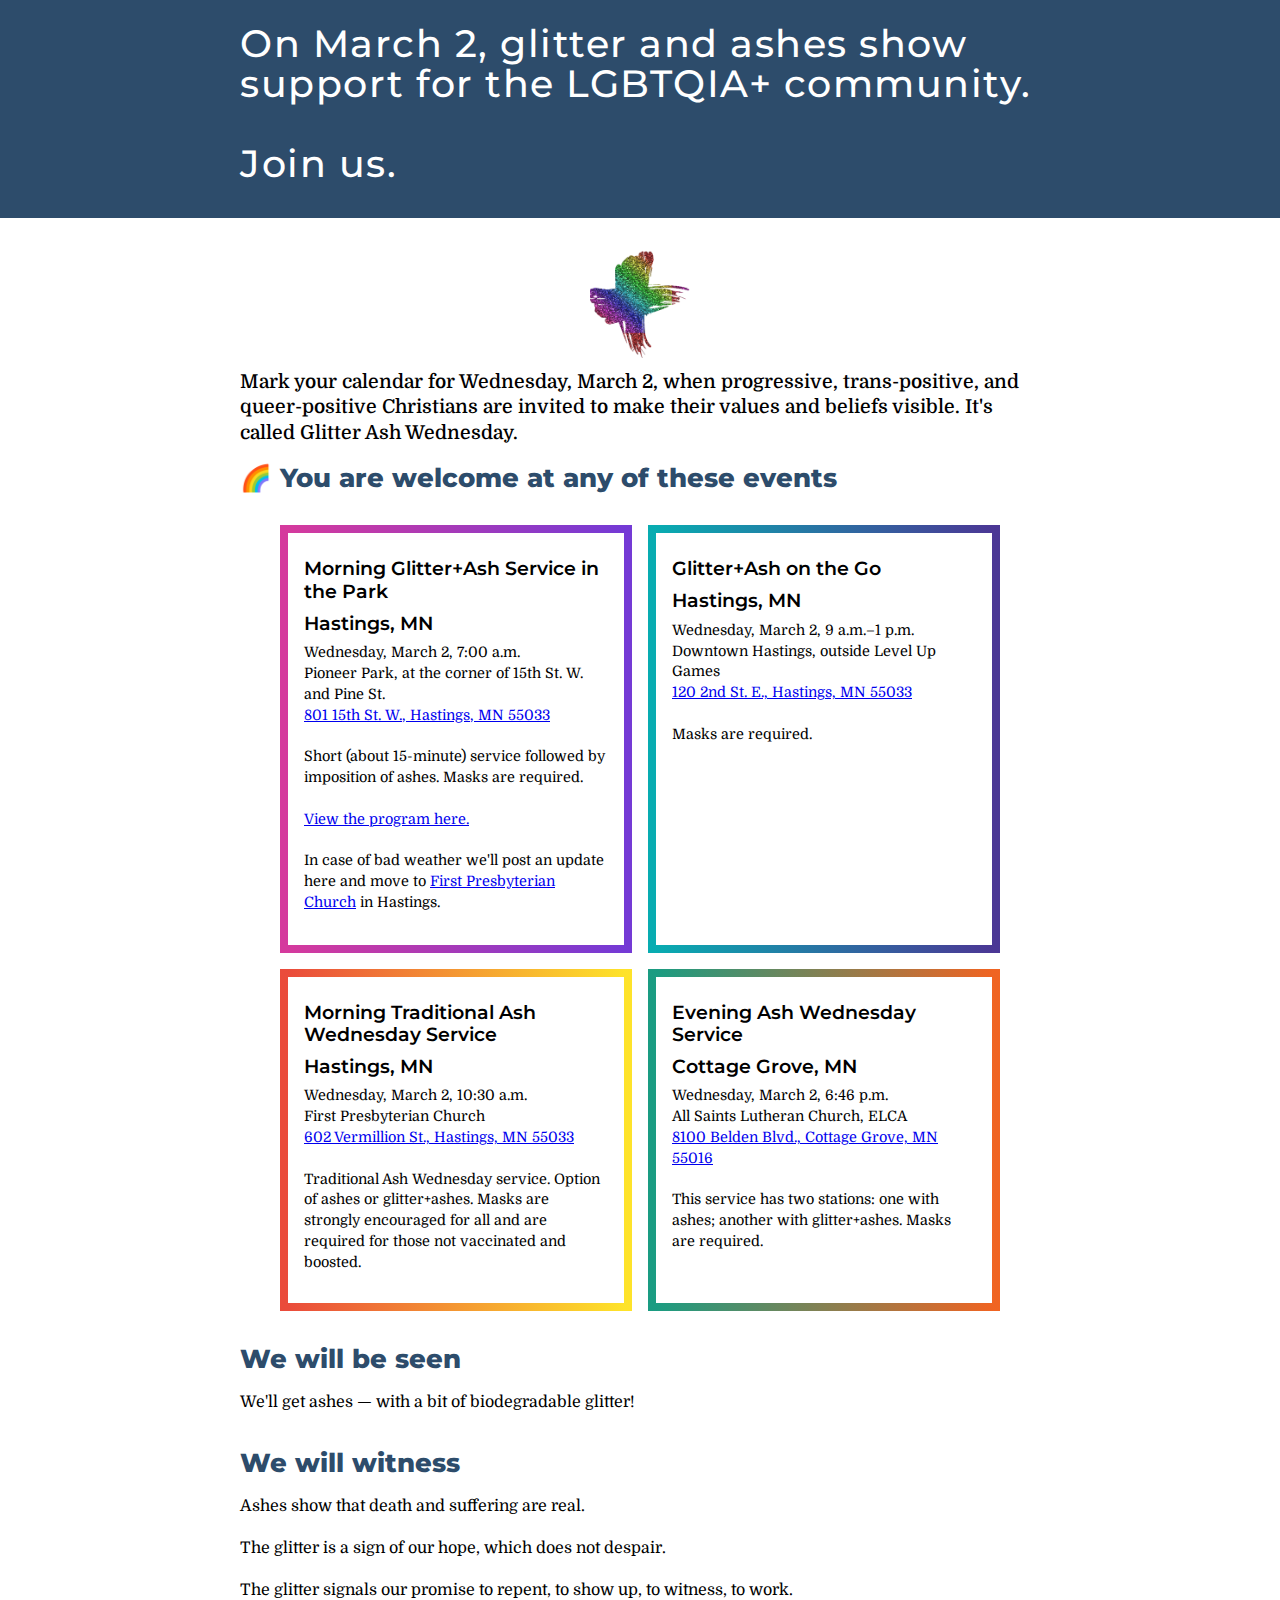
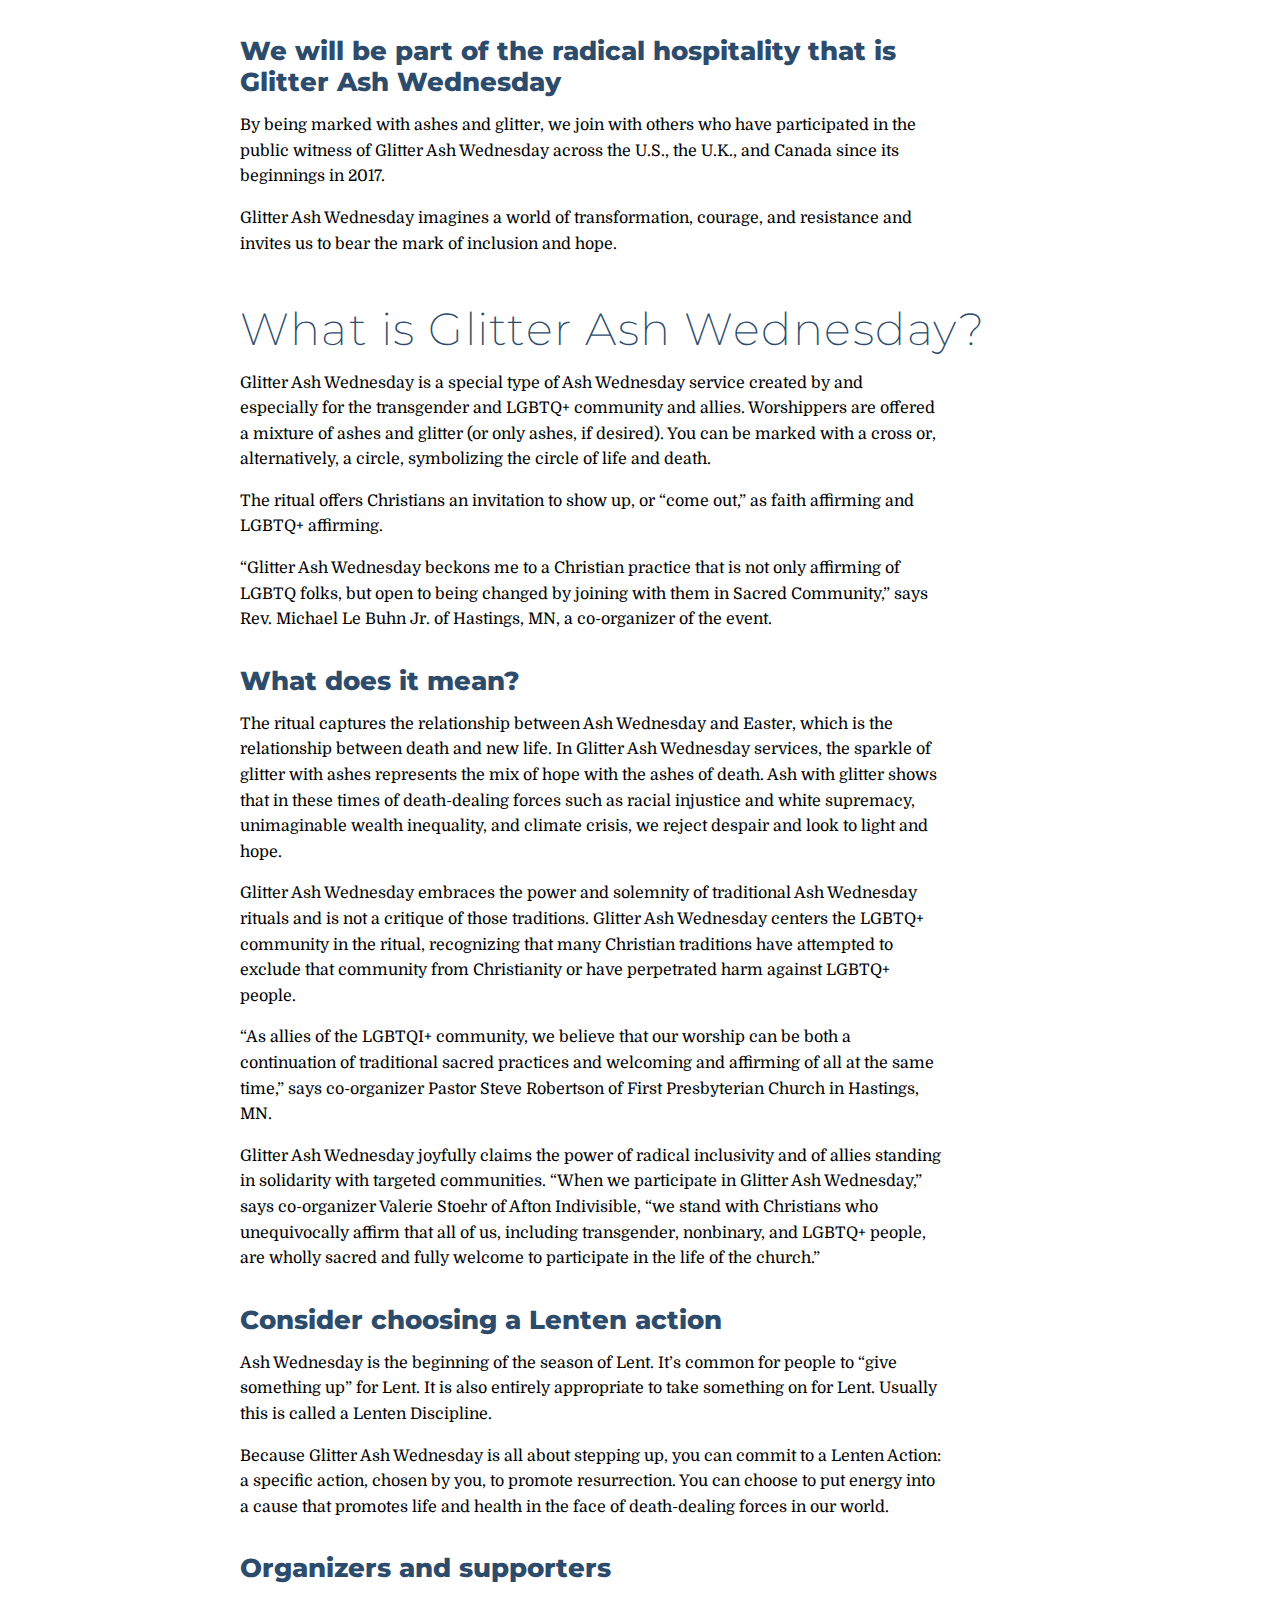
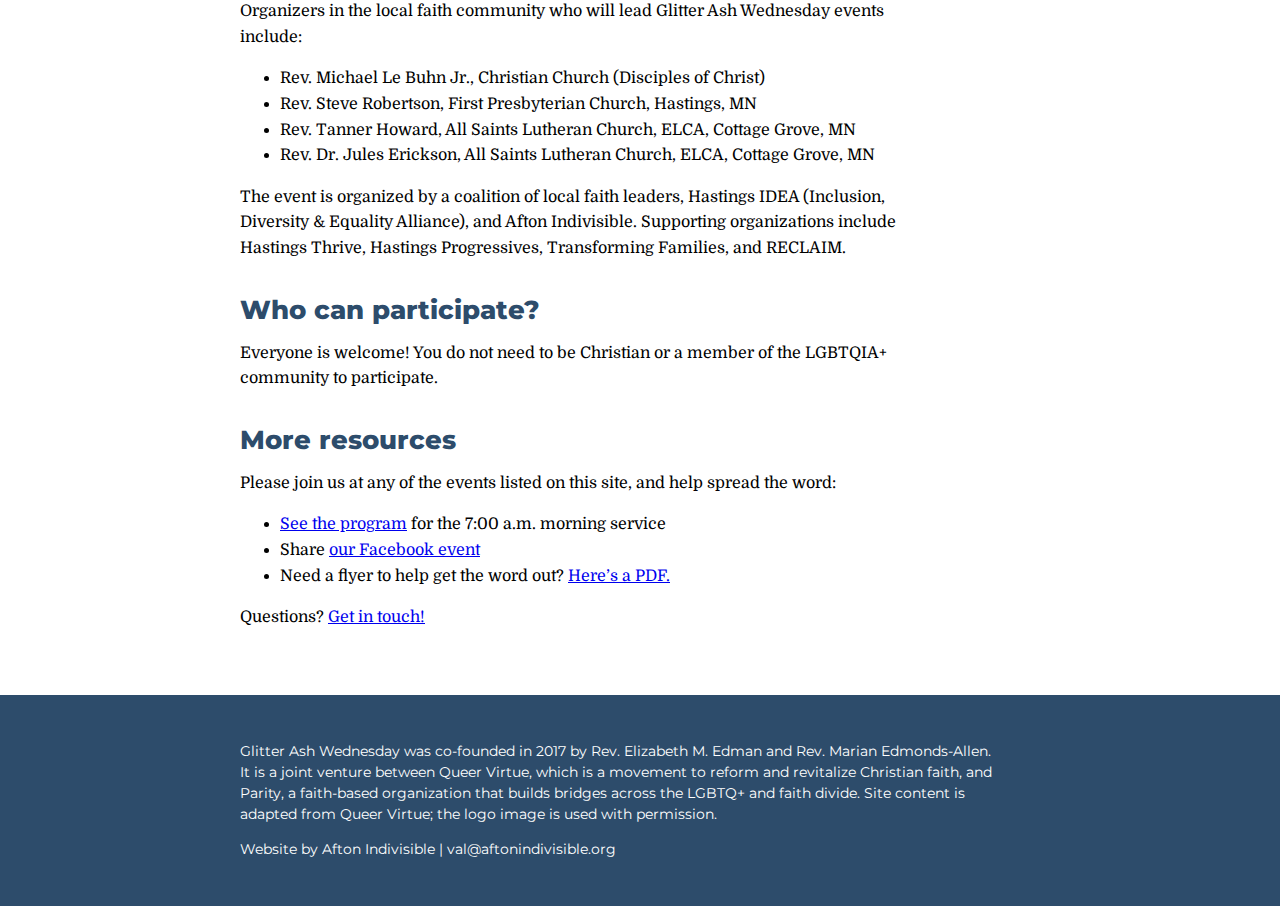
==== commit 203886e2: "Update index.html" ====
--- a/index.html
+++ b/index.html
@@ -264,14 +264,11 @@
             </p>
 
             <ul>
+                    <li><a href="program.html">See the program</a> for the 7:00 a.m. morning service </li>
+                
                 <li>Share <a href="https://fb.me/e/4vW97ZnGE">our Facebook event</a></li>
-                <!-- <li>See the <a type="application/pdf" href="GlitterAshWednesdayProgram.pdf">program for the 7:00am morning service
-                        (coming
-                        soon!)</a>
-                </li> -->
-           <li><a href="program.html">See the program</a> for the 7:00 a.m. morning service
-
-                        </li>
+          
+       
 
 
                 <li><a name="flyer"></a>Need a flyer to help get the word out? </a><a type="application/pdf"
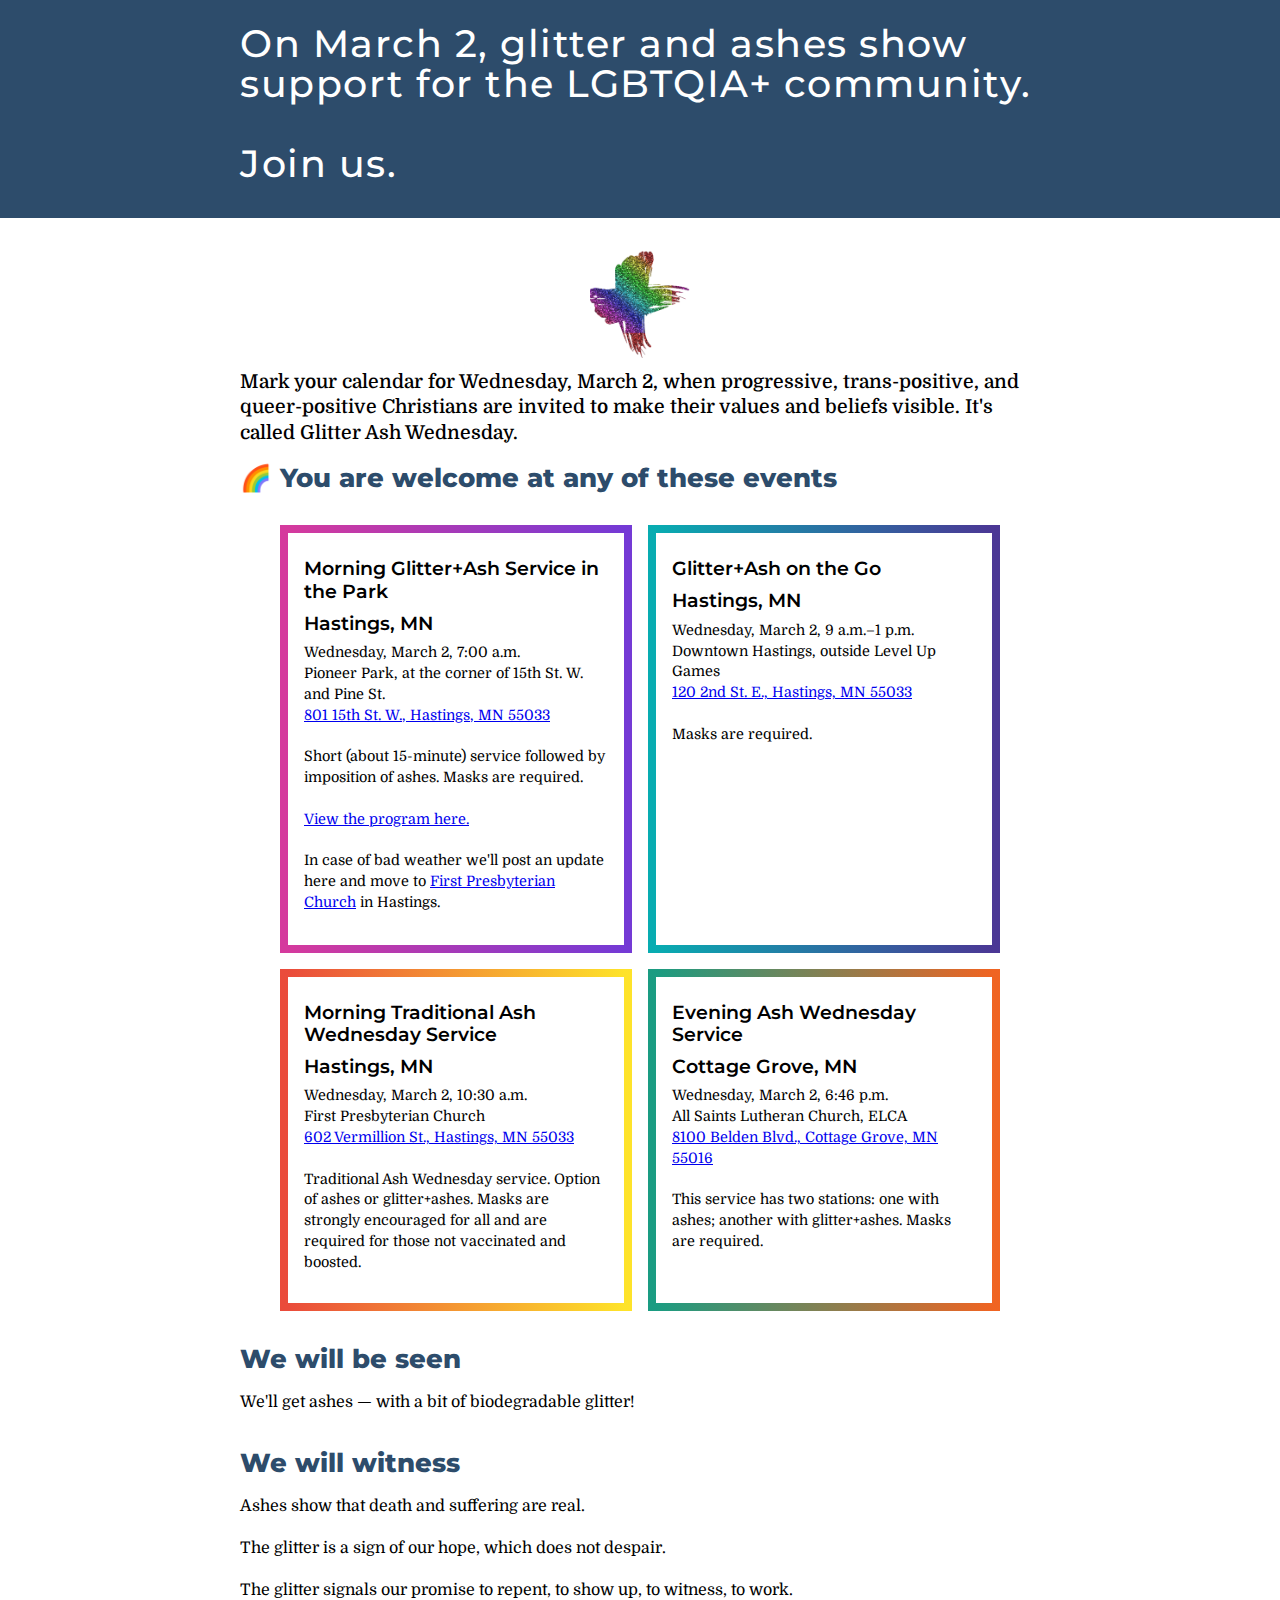
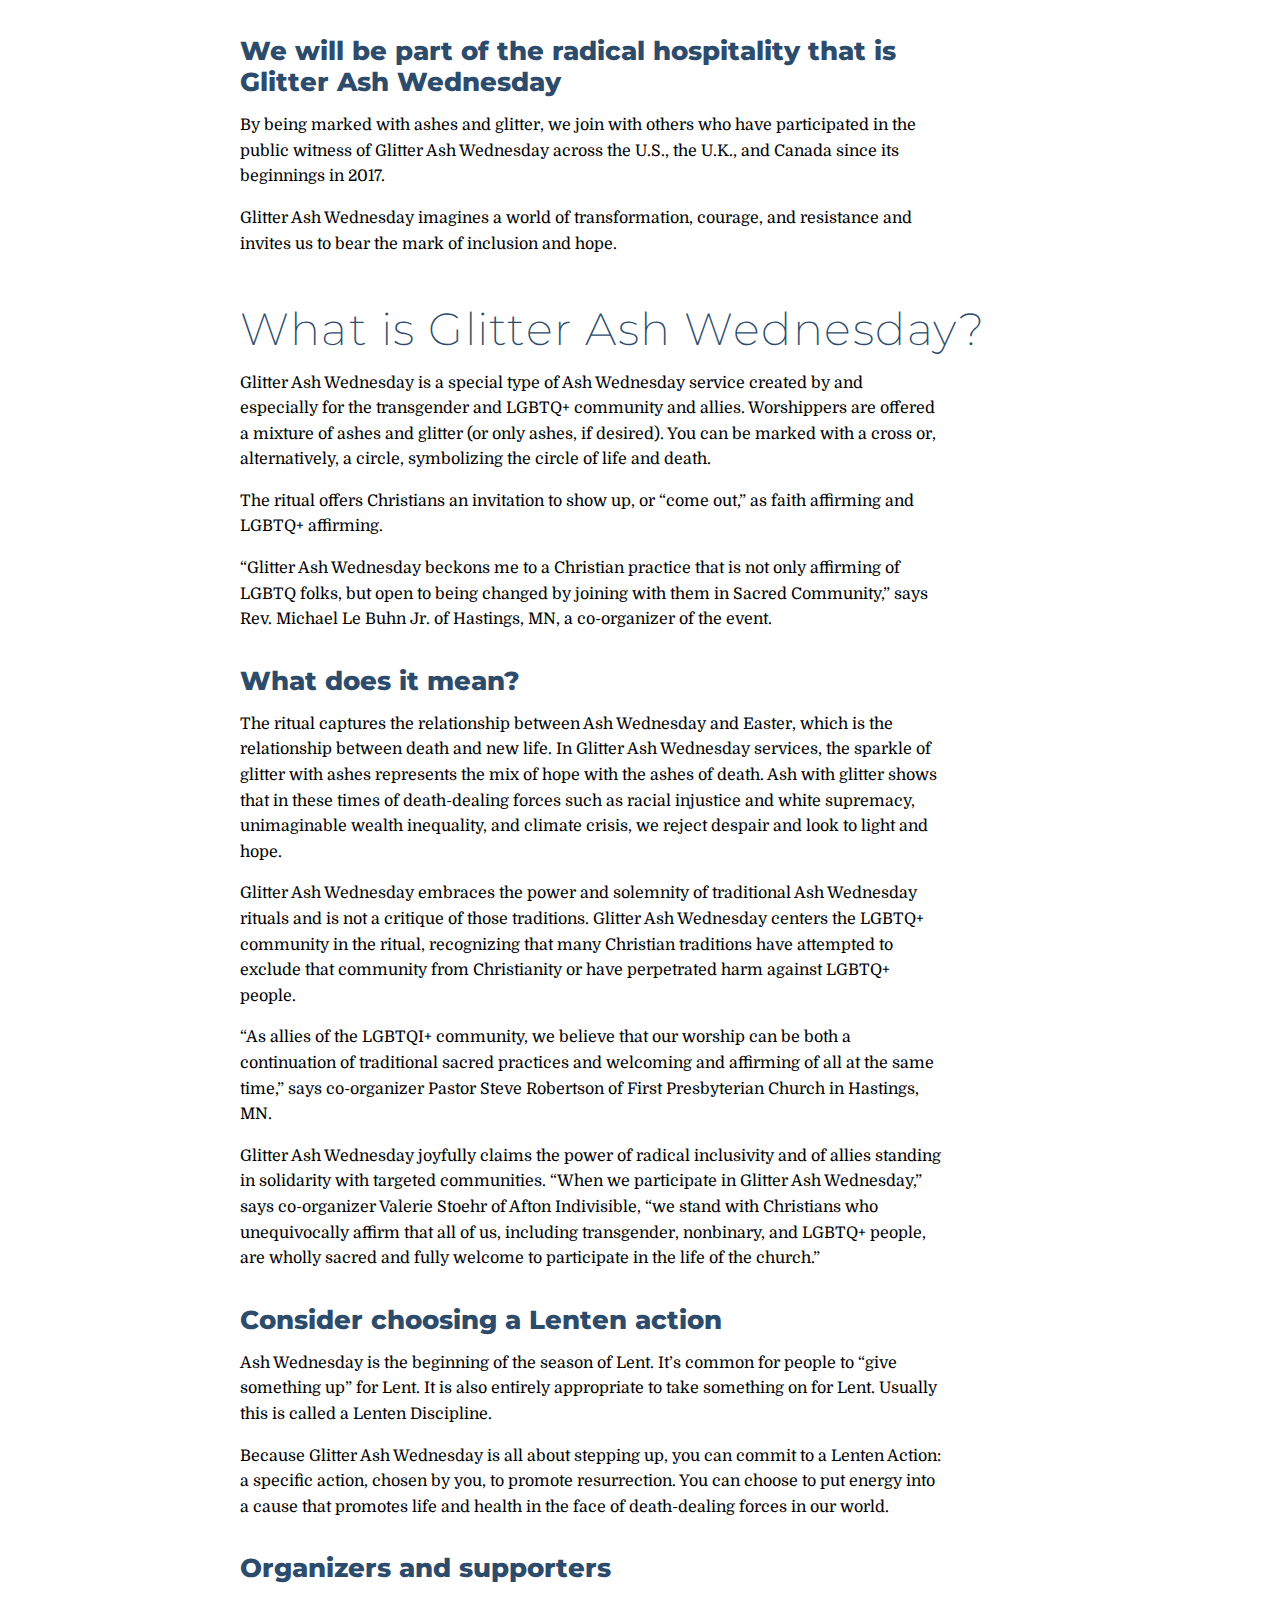
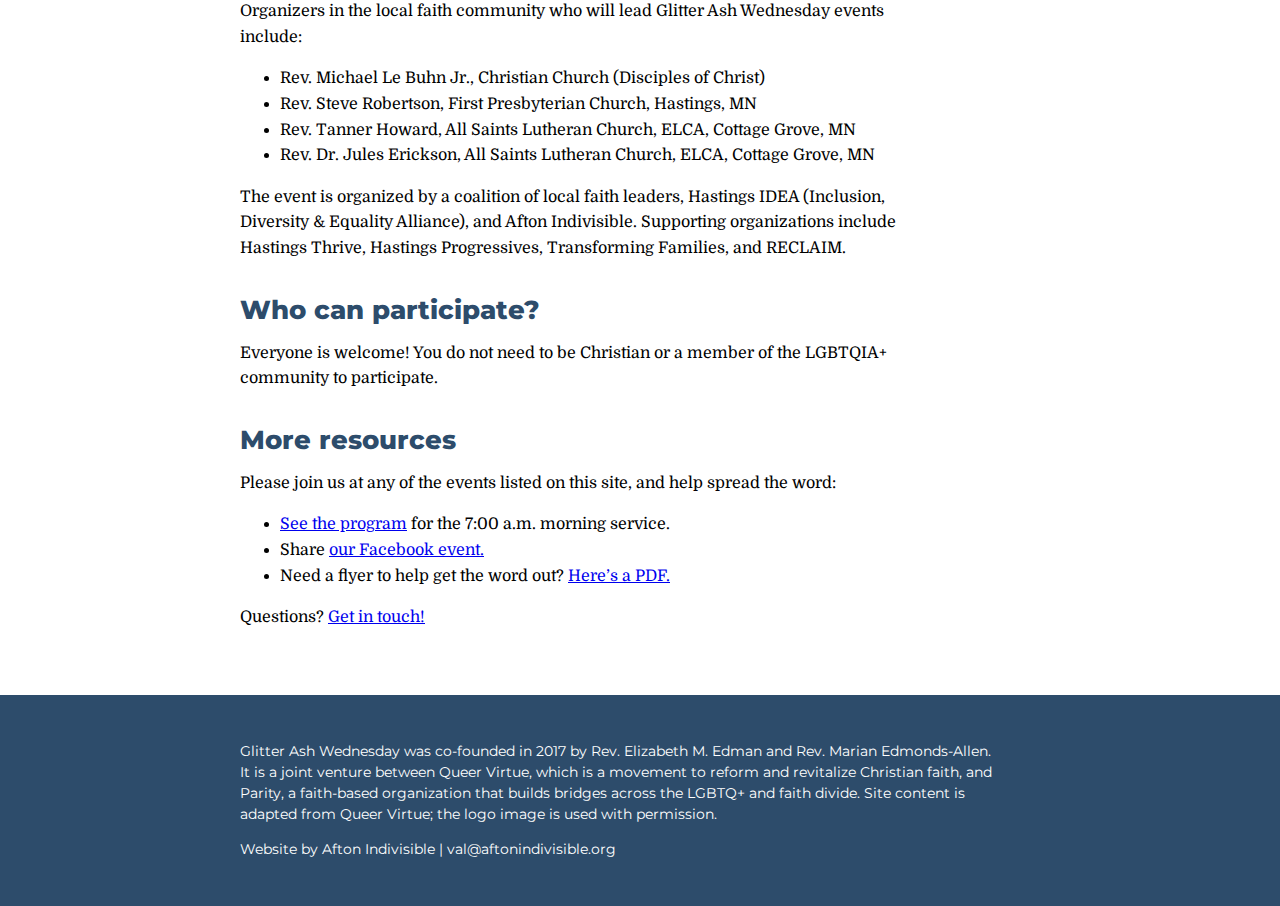
==== commit 097a4e2e: "Update index.html" ====
--- a/index.html
+++ b/index.html
@@ -264,9 +264,9 @@
             </p>
 
             <ul>
-                    <li><a href="program.html">See the program</a> for the 7:00 a.m. morning service </li>
+                    <li><a href="program.html">See the program</a> for the 7:00 a.m. morning service. </li>
                 
-                <li>Share <a href="https://fb.me/e/4vW97ZnGE">our Facebook event</a></li>
+                <li>Share <a href="https://fb.me/e/4vW97ZnGE">our Facebook event.</a></li>
           
        
 
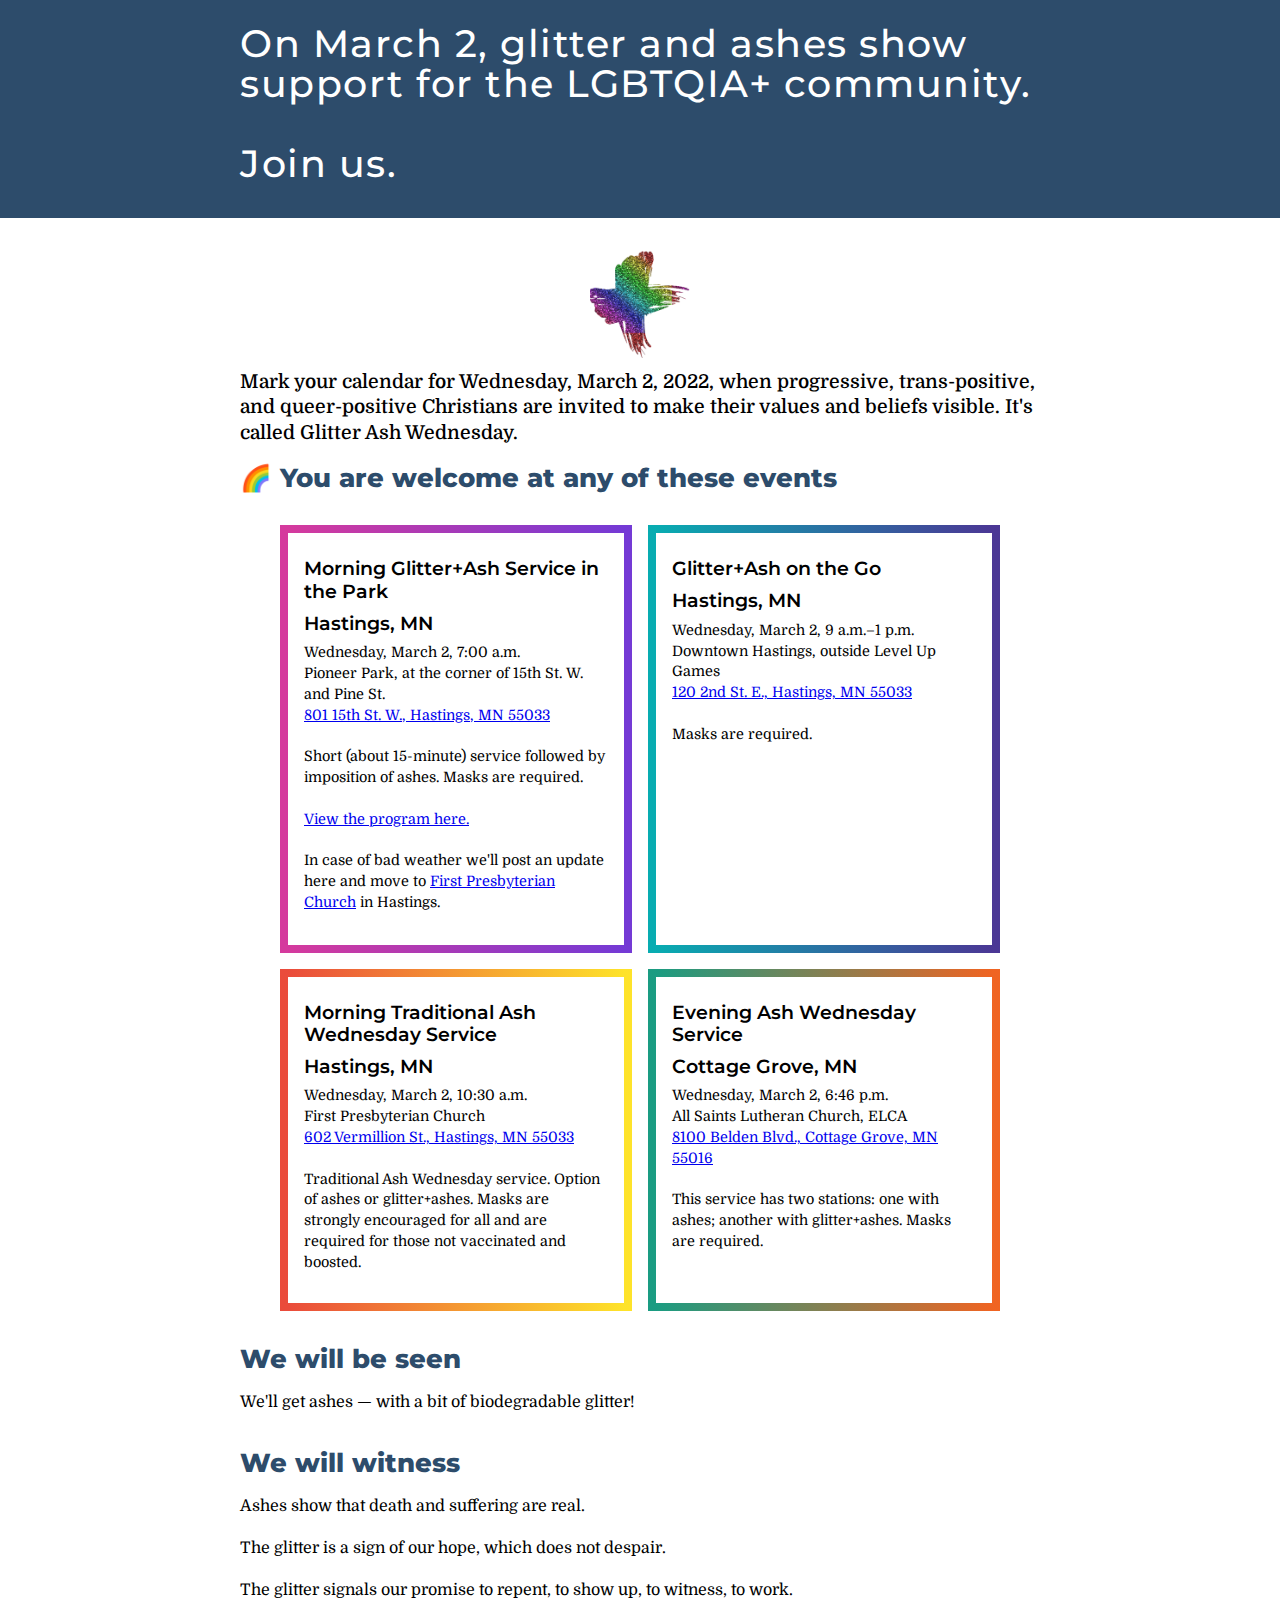
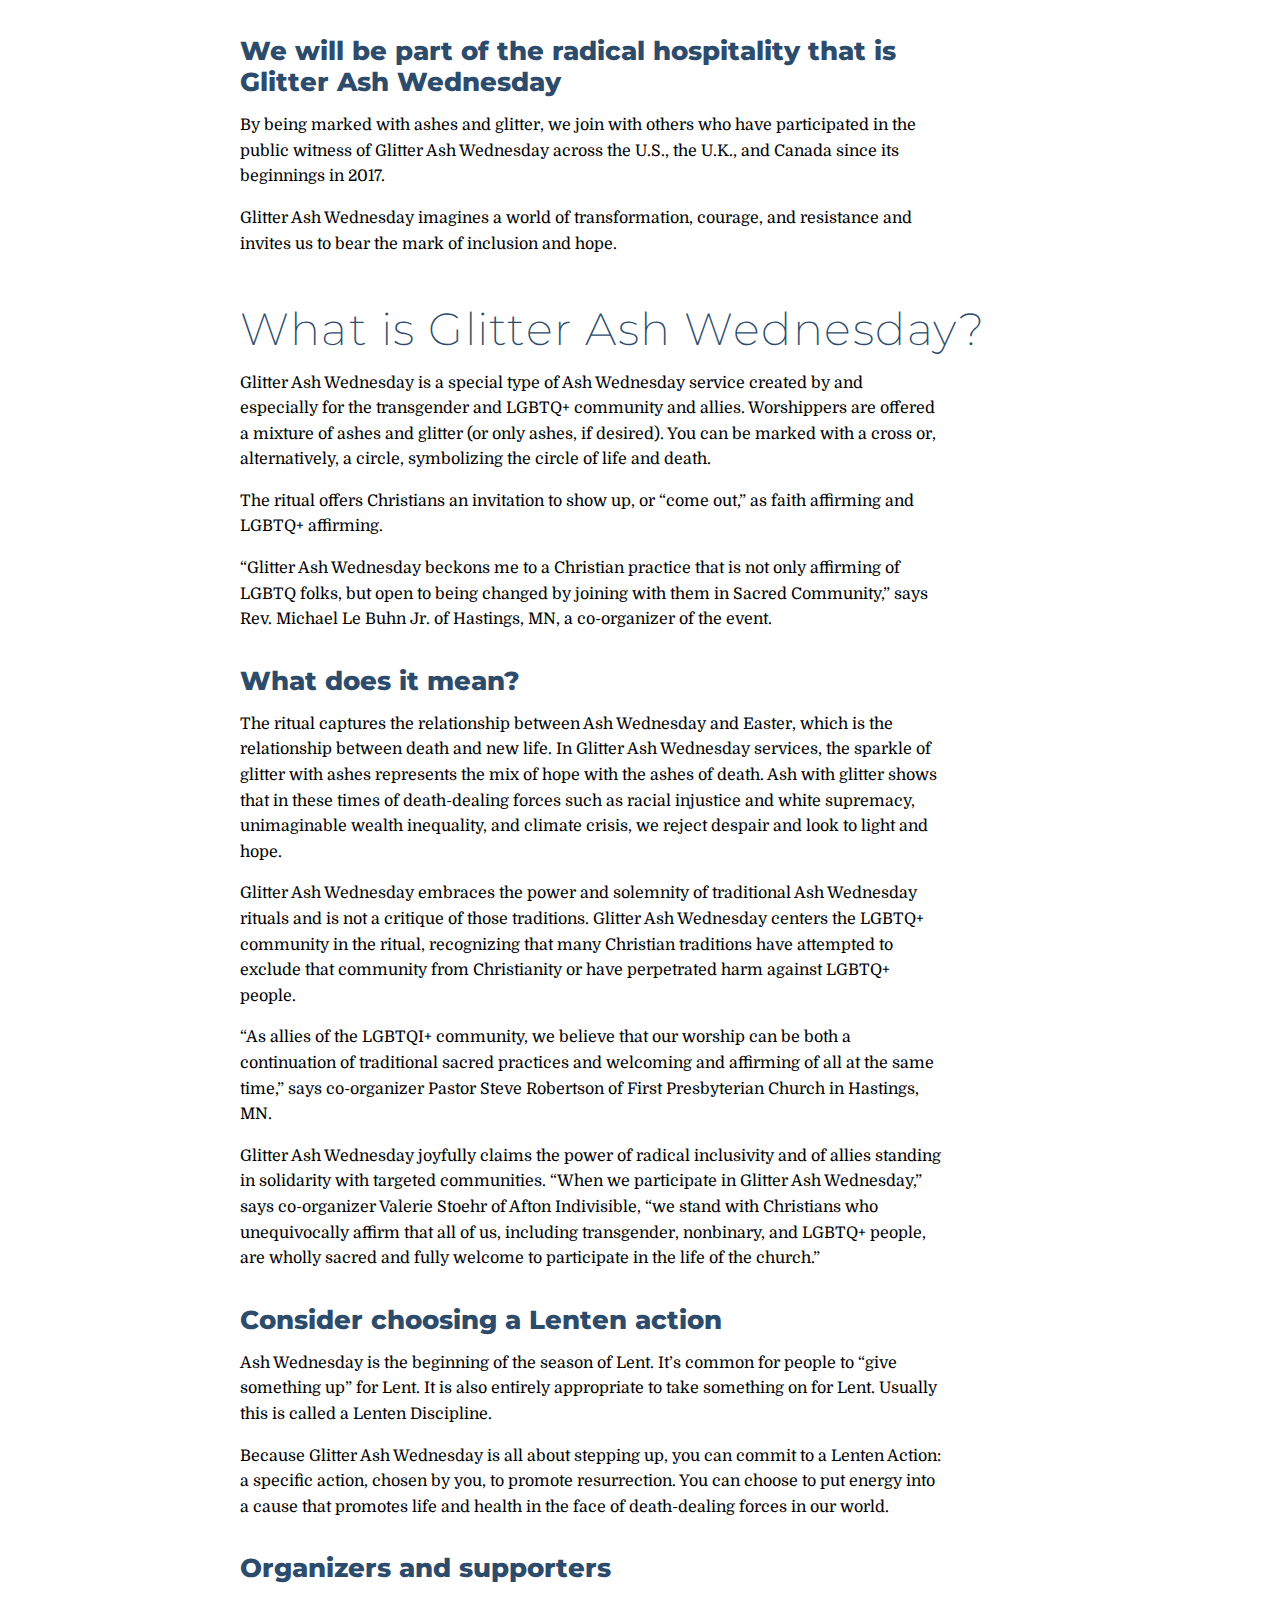
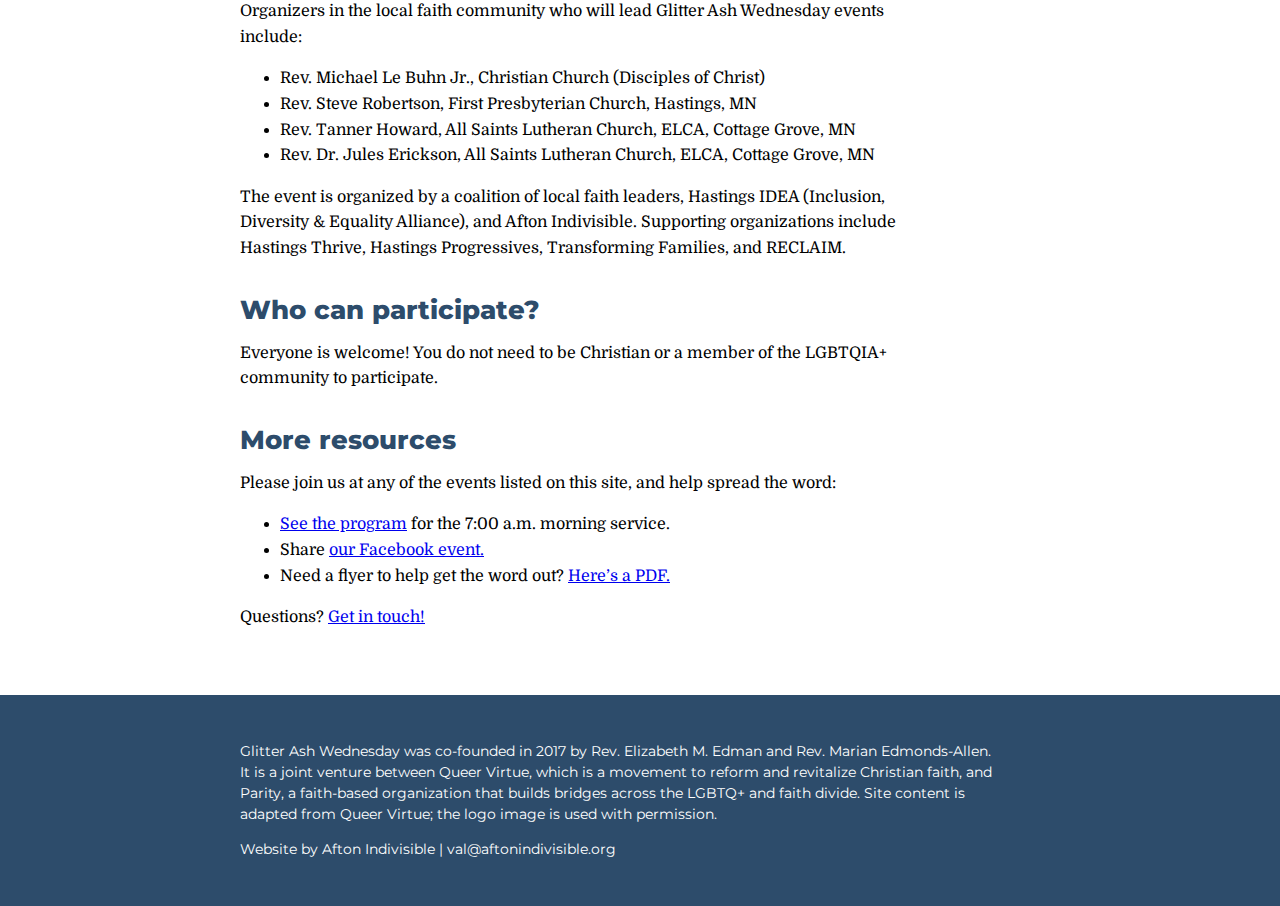
==== commit c4959f44: "Update index.html" ====
--- a/index.html
+++ b/index.html
@@ -52,7 +52,7 @@
         </div>
 
 
-        <p class="container-page hero-text2">Mark your calendar for Wednesday, March&nbsp;2, when progressive,
+        <p class="container-page hero-text2">Mark your calendar for Wednesday, March&nbsp;2, 2022, when progressive,
             trans-positive, and queer-positive Christians are invited to make their values and beliefs visible. It's
             called Glitter Ash Wednesday. </p>
 
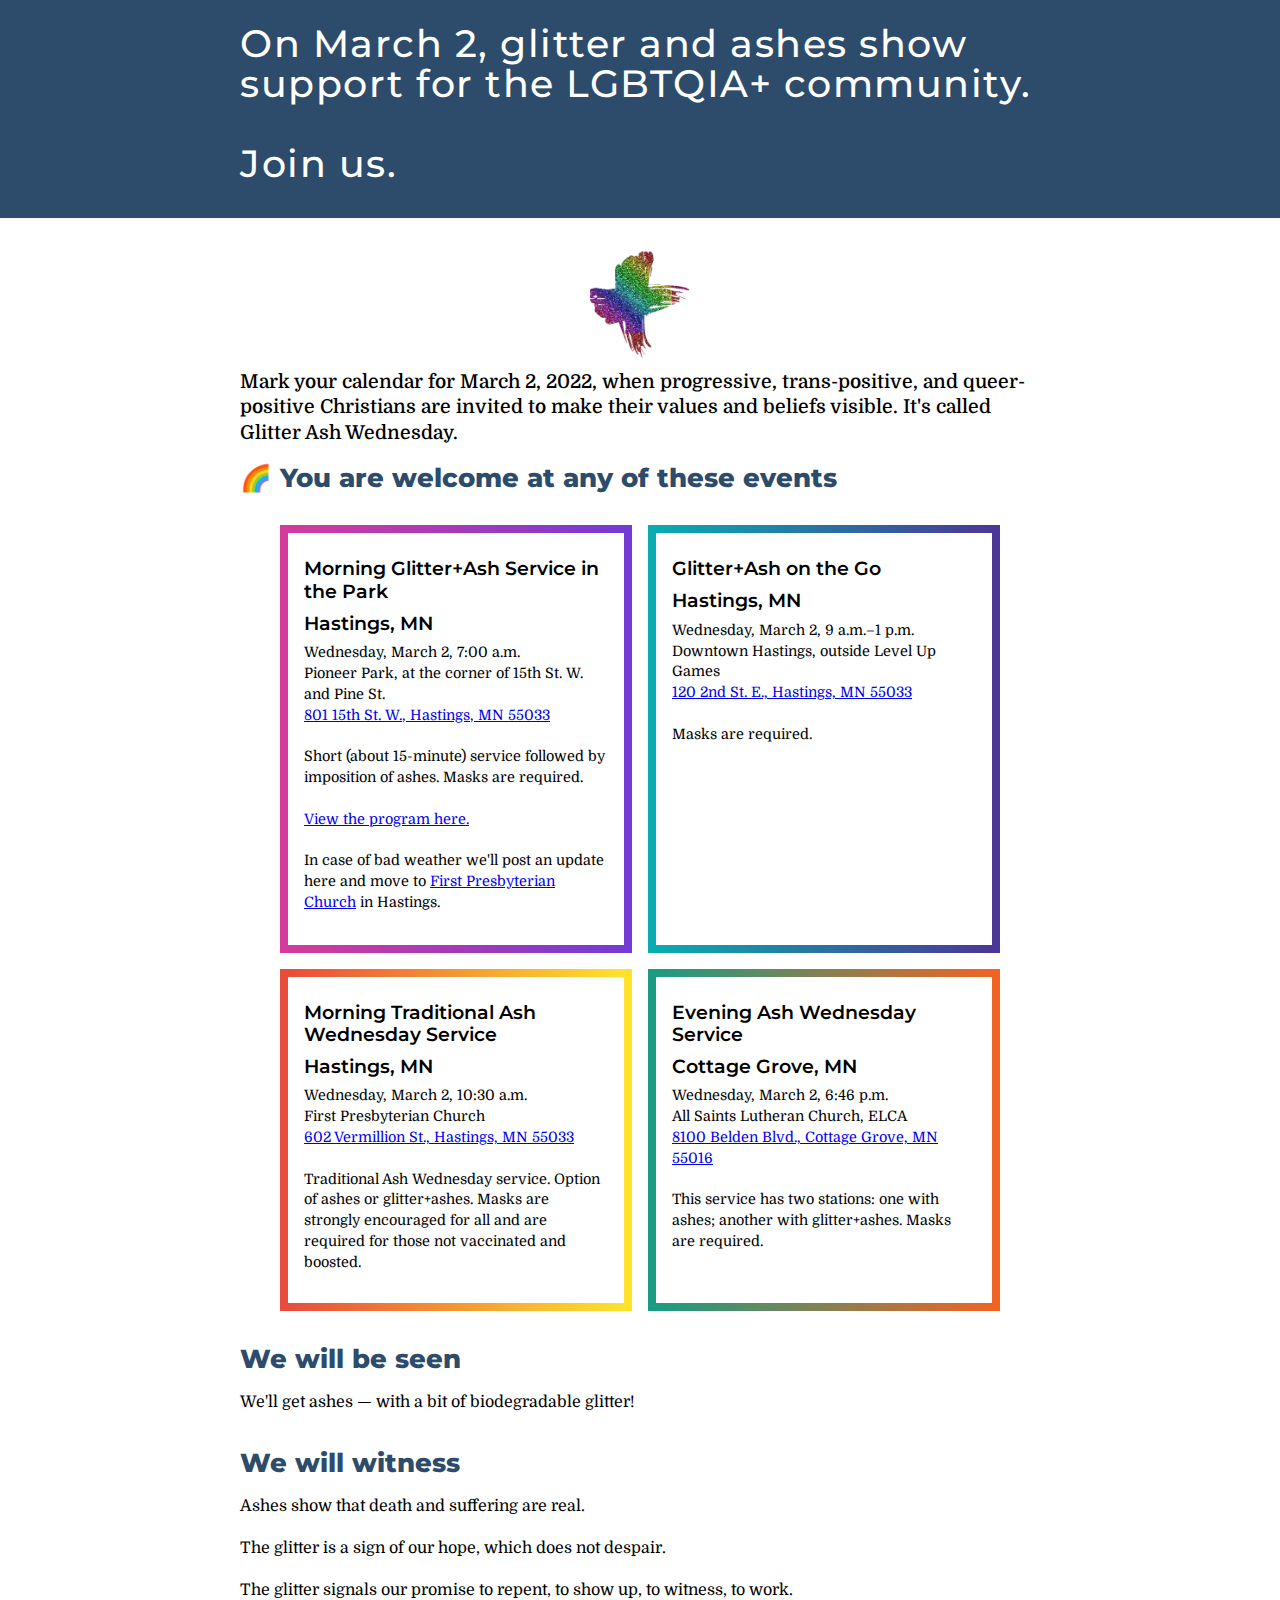
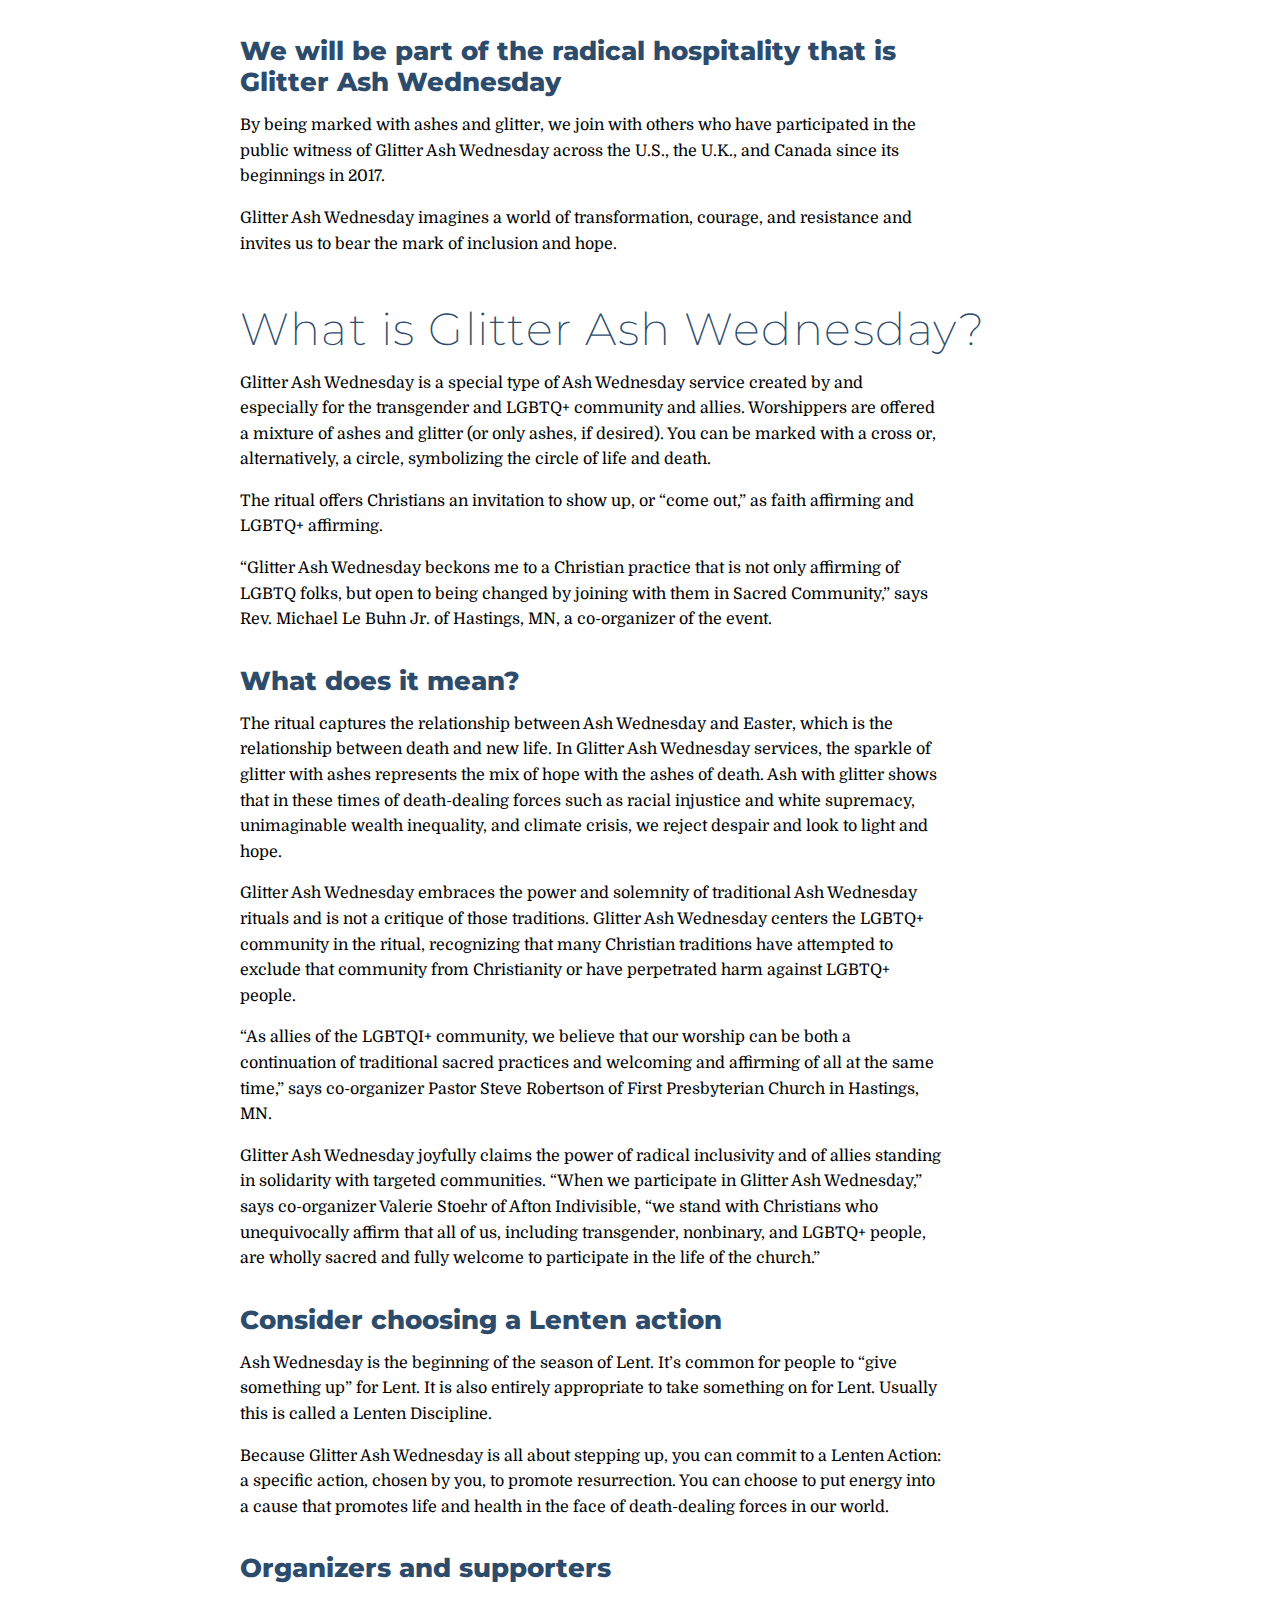
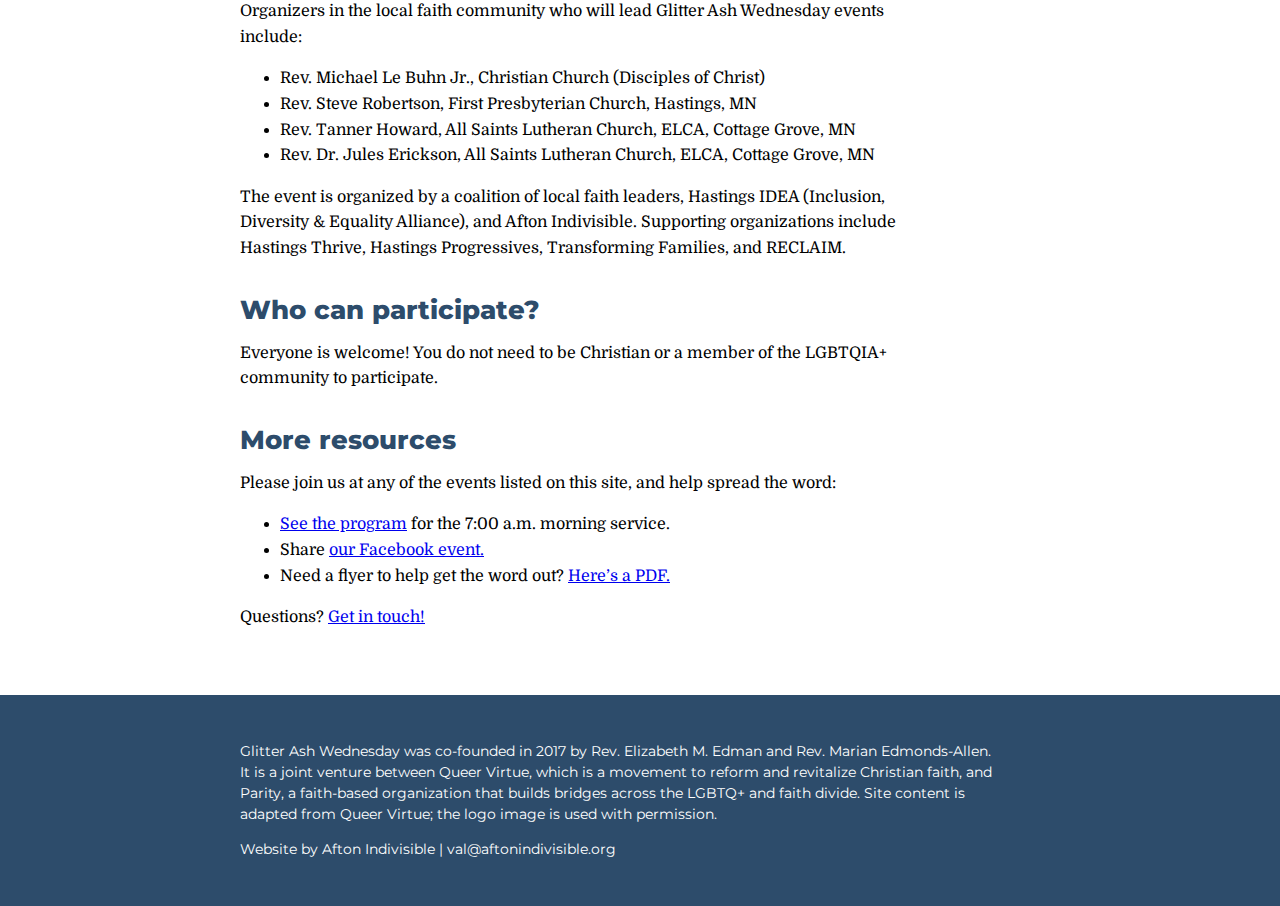
==== commit b9c39cdf: "Update index.html" ====
--- a/index.html
+++ b/index.html
@@ -52,7 +52,7 @@
         </div>
 
 
-        <p class="container-page hero-text2">Mark your calendar for Wednesday, March&nbsp;2, 2022, when progressive,
+        <p class="container-page hero-text2">Mark your calendar for March&nbsp;2, 2022, when progressive,
             trans-positive, and queer-positive Christians are invited to make their values and beliefs visible. It's
             called Glitter Ash Wednesday. </p>
 
